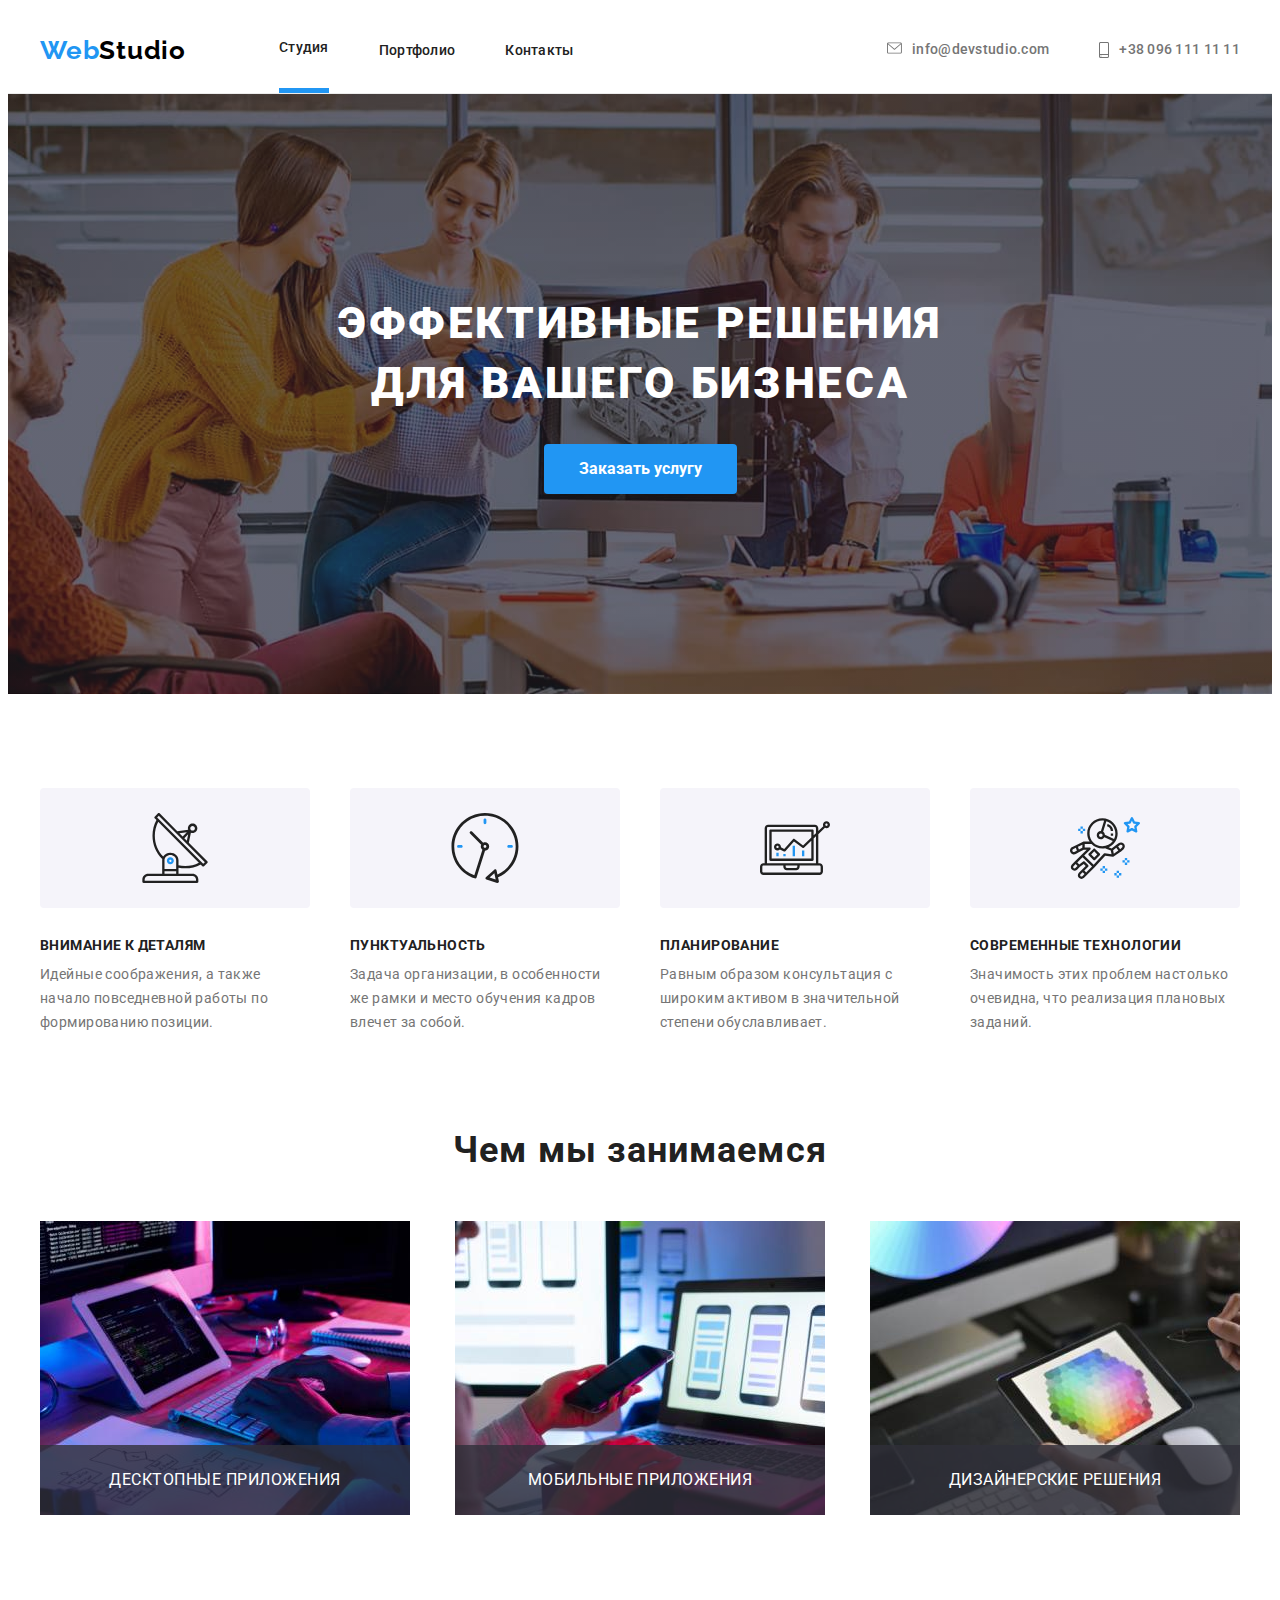
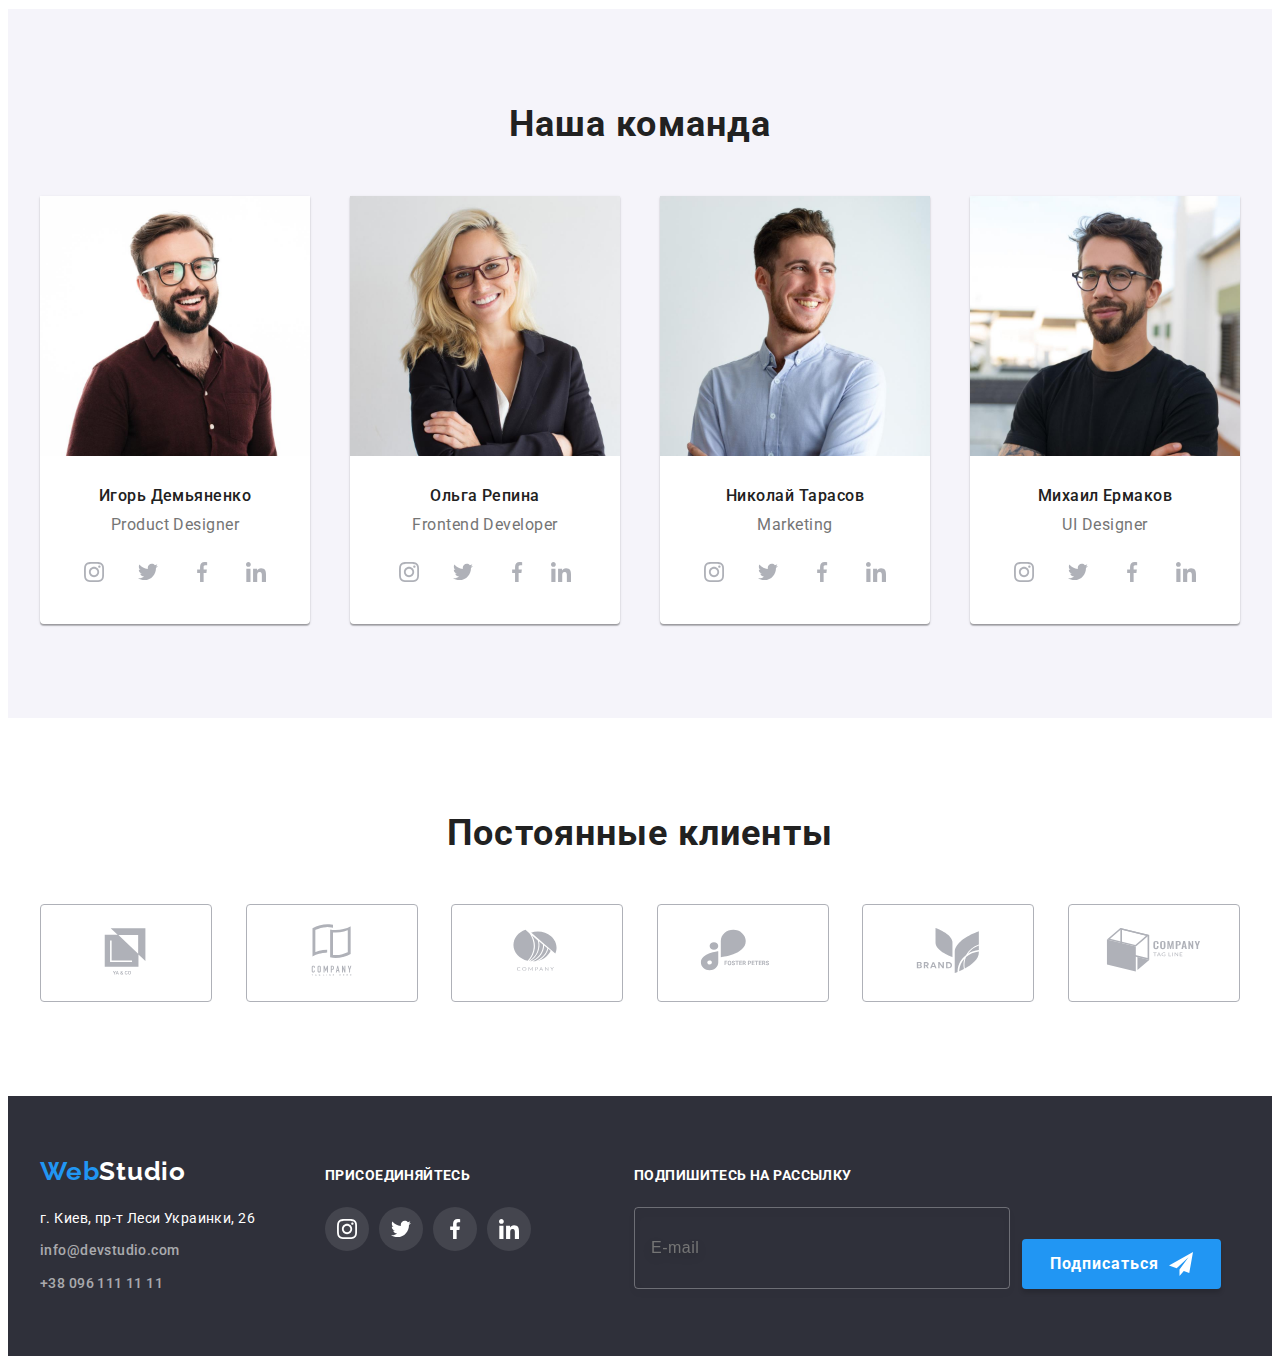
==== index.html @ 67e96d36 "add_files" ====
<!DOCTYPE html>
<html lang="ru">
  <head>
    <meta charset="UTF-8" />
    <meta http-equiv="X-UA-Compatible" content="IE=edge" />
    <meta name="viewport" content="width=device-width, initial-scale=1.0" />
    <link rel="preconnect" href="https://fonts.googleapis.com" />
    <link rel="preconnect" href="https://fonts.gstatic.com" crossorigin />
    <link rel="icon" href="./images/log.jpg" />
    <title>&#5076;ebStudio</title>
    <link
      href="https://fonts.googleapis.com/css2?family=Raleway:wght@700&family=Roboto:wght@400;500;700;900&display=swap"
      rel="stylesheet"
    />
    <link
      rel="stylesheet"
      href="https://cdnjs.cloudflare.com/ajax/libs/modern-normalize/1.1.0/modern-normalize.min.css"
      integrity="sha512-wpPYUAdjBVSE4KJnH1VR1HeZfpl1ub8YT/NKx4PuQ5NmX2tKuGu6U/JRp5y+Y8XG2tV+wKQpNHVUX03MfMFn9Q=="
      crossorigin="anonymous"
      referrerpolicy="no-referrer"
    />
    <!-- <link rel="stylesheet" href="./css/styles.css" /> -->
    <link rel="stylesheet" href="./css/main.min.css" />
  </head>
  <body>
    <header class="header">
      <div class="container header-area">
        <a href="./index.html" class="logo header__logo"
          >Web<span class="logo__section">Studio</span></a
        >
        <nav class="nav">
          <ul class="nav__list">
            <li class="nav__item current-link">
              <a href="./index.html" class="nav__link">Студия</a>
            </li>
            <li class="nav__item">
              <a href="./portfolio.html" class="nav__link">Портфолио</a>
            </li>
            <li class="nav__item">
              <a href="" class="nav__link">Контакты</a>
            </li>
          </ul>
        </nav>
        <ul class="contact">
          <li class="contact__item">
            <a
              href="mailto:info@devstudio.com"
              class="contact__link mail-contact"
              ><svg class="contact__icon" width="15" height="12">
                <use href="./images/symbol-defs.svg#icon-envelope1"></use></svg
              >info@devstudio.com</a
            >
          </li>
          <li class="contact-item">
            <a href="tel:+380961111111" class="contact__link phone-contact">
              <svg class="contact__icon" width="10" height="16">
                <use
                  href="./images/symbol-defs.svg#icon-smartphone1"
                ></use></svg
              >+38 096 111 11 11</a
            >
          </li>
        </ul>
      </div>
    </header>
    <main>
      <section class="hero">
        <div class="container">
          <h1 class="hero__headline">
            Эффективные решения<br />для вашего бизнеса
          </h1>
          <button type="button" class="hero__button" data-modal-open>
            Заказать услугу
          </button>
        </div>
      </section>
      <section class="characteristics">
        <div class="container">
          <h2 class="characteristics__headline-hidden">Наши характеристики</h2>
          <ul class="characteristics__list list">
            <li class="characteristics__item">
              <div class="img-cr-box">
                <svg class="cr-icon-box" width="70" height="70">
                  <use href="./images/symbol-defs.svg#icon-antenna"></use>
                </svg>
              </div>
              <h3 class="characteristics__headline-point">
                Внимание к деталям
              </h3>
              <p class="characteristics__point-list">
                Идейные соображения, а также начало повседневной работы по
                формированию позиции.
              </p>
            </li>
            <li class="characteristics__item">
              <div class="img-cr-box">
                <svg class="cr-icon-box" width="70" height="70">
                  <use href="./images/symbol-defs.svg#icon-clock"></use>
                </svg>
              </div>
              <h3 class="characteristics__headline-point">Пунктуальность</h3>
              <p class="characteristics__point-list">
                Задача организации, в особенности же рамки и место обучения
                кадров влечет за собой.
              </p>
            </li>
            <li class="characteristics__item">
              <div class="img-cr-box">
                <svg class="cr-icon-box" width="70" height="70">
                  <use href="./images/symbol-defs.svg#icon-diagram"></use>
                </svg>
              </div>
              <h3 class="characteristics__headline-point">Планирование</h3>
              <p class="characteristics__point-list">
                Равным образом консультация с широким активом в значительной
                степени обуславливает.
              </p>
            </li>
            <li class="characteristics__item">
              <div class="img-cr-box">
                <svg class="cr-icon-box" width="70" height="70">
                  <use href="./images/symbol-defs.svg#icon-astronaut"></use>
                </svg>
              </div>
              <h3 class="characteristics__headline-point">
                Современные технологии
              </h3>
              <p class="characteristics__point-list">
                Значимость этих проблем настолько очевидна, что реализация
                плановых заданий.
              </p>
            </li>
          </ul>
        </div>
      </section>
      <section class="workplace">
        <div class="container">
          <h2 class="workplace__headline">Чем мы занимаемся</h2>
          <ul class="workplace__list list">
            <li class="workplace__img-box">
              <img
                class="img"
                src="images/box1.jpg"
                alt="Программист пишет код"
                width="370"
              />
              <div class="img-bar">
                <p class="img-bar__text">Десктопные приложения</p>
              </div>
            </li>
            <li class="workplace__img-box">
              <img src="images/box2.jpg" alt="Адаптивная верстка" width="370" />
              <div class="img-bar">
                <p class="img-bar__text">Мобильные приложения</p>
              </div>
            </li>
            <li class="workplace__img-box">
              <img
                src="images/box3.jpg"
                alt="Дизайнер с палитрой"
                width="370"
              />
              <div class="img-bar">
                <p class="img-bar__text">Дизайнерские решения</p>
              </div>
            </li>
          </ul>
        </div>
      </section>
      <section class="worekers">
        <div class="container">
          <h2 class="worekers__headline">Наша команда</h2>
          <ul class="card-list list">
            <li class="card-list__item">
              <img src="images/photoIgor.jpg" alt="Фото Игоря" width="270" />
              <div class="card-list__info">
                <h3 class="card-list__name">Игорь Демьяненко</h3>
                <p lang="en" class="card-list__position">Product Designer</p>
                <ul class="soc-list">
                  <li class="soc-list__icon">
                    <a href="" class="soc-list__btn"
                      ><svg class="soc-list__img" width="20" height="20">
                        <use
                          href="./images/symbol-defs.svg#icon-inst"
                        ></use></svg
                    ></a>
                  </li>
                  <li class="soc-list__icon">
                    <a href="" class="soc-list__btn"
                      ><svg class="soc-list__img" width="20" height="20">
                        <use
                          href="./images/symbol-defs.svg#icon-twitter"
                        ></use></svg
                    ></a>
                  </li>
                  <li class="soc-list__icon">
                    <a href="" class="soc-list__btn"
                      ><svg class="soc-list__img" width="20" height="20">
                        <use
                          href="./images/symbol-defs.svg#icon-facebook"
                        ></use></svg
                    ></a>
                  </li>
                  <li class="soc-list__icon">
                    <a href="" class="soc-list__btn"
                      ><svg class="soc-list__img" width="20" height="20">
                        <use
                          href="./images/symbol-defs.svg#icon-linkedin"
                        ></use></svg
                    ></a>
                  </li>
                </ul>
              </div>
            </li>
            <li class="card-list__item">
              <img src="images/photoOlga.jpg" alt="Фото Ольги" width="270" />
              <div class="card-list__info">
                <h3 class="card-list__name">Ольга Репина</h3>
                <p lang="en" class="card-list__position">Frontend Developer</p>
                <ul class="soc-list">
                  <li class="soc-list__icon">
                    <a href="" class="soc-list__btn"
                      ><svg class="soc-list__img" width="20" height="20">
                        <use
                          href="./images/symbol-defs.svg#icon-inst"
                        ></use></svg
                    ></a>
                  </li>
                  <li class="soc-list__icon">
                    <a href="" class="soc-list__btn"
                      ><svg class="soc-list__img" width="20" height="20">
                        <use
                          href="./images/symbol-defs.svg#icon-twitter"
                        ></use></svg
                    ></a>
                  </li>
                  <li class="isoc-list__icon">
                    <a href="" class="soc-list__btn"
                      ><svg class="soc-list__img" width="20" height="20">
                        <use
                          href="./images/symbol-defs.svg#icon-facebook"
                        ></use></svg
                    ></a>
                  </li>
                  <li class="soc-list__icon">
                    <a href="" class="soc-list__btn"
                      ><svg class="soc-list__img" width="20" height="20">
                        <use
                          href="./images/symbol-defs.svg#icon-linkedin"
                        ></use></svg
                    ></a>
                  </li>
                </ul>
              </div>
            </li>
            <li class="card-list__item">
              <img
                src="images/photoNikolay.jpg"
                alt="Фото Николая"
                width="270"
              />
              <div class="card-list__info">
                <h3 class="card-list__name">Николай Тарасов</h3>
                <p lang="en" class="card-list__position">Marketing</p>
                <ul class="soc-list">
                  <li class="soc-list__icon">
                    <a href="" class="soc-list__btn"
                      ><svg class="soc-list__img" width="20" height="20">
                        <use
                          href="./images/symbol-defs.svg#icon-inst"
                        ></use></svg
                    ></a>
                  </li>
                  <li class="soc-list__icon">
                    <a href="" class="soc-list__btn"
                      ><svg class="soc-list__img" width="20" height="20">
                        <use
                          href="./images/symbol-defs.svg#icon-twitter"
                        ></use></svg
                    ></a>
                  </li>
                  <li class="soc-list__icon">
                    <a href="" class="soc-list__btn"
                      ><svg class="soc-list__img" width="20" height="20">
                        <use
                          href="./images/symbol-defs.svg#icon-facebook"
                        ></use></svg
                    ></a>
                  </li>
                  <li class="soc-list__icon">
                    <a href="#" class="soc-list__btn"
                      ><svg class="soc-list__img" width="20" height="20">
                        <use
                          href="./images/symbol-defs.svg#icon-linkedin"
                        ></use></svg
                    ></a>
                  </li>
                </ul>
              </div>
            </li>
            <li class="card-list__item">
              <img
                src="images/photoMihail.jpg"
                alt="Фото Михаила"
                width="270"
              />
              <div class="card-list__info">
                <h3 class="card-list__name">Михаил Ермаков</h3>
                <p lang="en" class="card-list__position">UI Designer</p>
                <ul class="soc-list">
                  <li class="soc-list__icon">
                    <a href="" class="soc-list__btn">
                      <svg class="soc-list__img" width="20" height="20">
                        <use href="./images/symbol-defs.svg#icon-inst"></use>
                      </svg>
                    </a>
                  </li>
                  <li class="soc-list__icon">
                    <a href="" class="soc-list__btn">
                      <svg class="soc-list__img" width="20" height="20">
                        <use
                          href="./images/symbol-defs.svg#icon-twitter"
                        ></use></svg
                    ></a>
                  </li>
                  <li class="soc-list__icon">
                    <a href="" class="soc-list__btn">
                      <svg class="soc-list__img" width="20" height="20">
                        <use
                          href="./images/symbol-defs.svg#icon-facebook"
                        ></use></svg
                    ></a>
                  </li>
                  <li class="soc-list__icon">
                    <a href="" class="soc-list__btn">
                      <svg class="soc-list__img" width="20" height="20">
                        <use
                          href="./images/symbol-defs.svg#icon-linkedin"
                        ></use></svg
                    ></a>
                  </li>
                </ul>
              </div>
            </li>
          </ul>
        </div>
      </section>
      <section class="clients">
        <div class="container">
          <h2 class="clients__headline">Постоянные клиенты</h2>
          <ul class="clients__list">
            <li class="clients__item">
              <a href="" class="clients__btn"
                ><svg class="clients__icon" width="106" height="60">
                  <use href="./images/symbol-defs.svg#icon-Logo-1"></use></svg
              ></a>
            </li>
            <li>
              <a href="" class="clients__btn"
                ><svg class="clients__icon" width="106" height="60">
                  <use href="./images/symbol-defs.svg#icon-Logo-2"></use></svg
              ></a>
            </li>
            <li>
              <a href="" class="clients__btn"
                ><svg class="clients__icon" width="106" height="60">
                  <use href="./images/symbol-defs.svg#icon-Logo-3"></use></svg
              ></a>
            </li>
            <li>
              <a href="" class="clients__btn"
                ><svg class="clients__icon" width="106" height="60">
                  <use href="./images/symbol-defs.svg#icon-Logo-4"></use></svg
              ></a>
            </li>
            <li>
              <a href="" class="clients__btn"
                ><svg class="clients__icon" width="106" height="60">
                  <use href="./images/symbol-defs.svg#icon-Logo-5"></use></svg
              ></a>
            </li>
            <li>
              <a href="" class="clients__btn"
                ><svg class="clients__icon" width="106" height="60">
                  <use href="./images/symbol-defs.svg#icon-Logo-6"></use></svg
              ></a>
            </li>
          </ul>
        </div>
      </section>
    </main>
    <footer class="footer">
      <div class="container footer-area">
        <div class="connection">
          <a href="./index.html" class="connection__footer-logo"
            >Web<span class="connection__logo-section">Studio</span></a
          >
          <address>
            <ul class="connection__list">
              <li class="connection__item">
                <a
                  href="https://goo.gl/maps/hbNpQnZ5344em9R57"
                  target="_blank"
                  rel="noopener nofollow noreferrel"
                  class="connection__link"
                  >г. Киев, пр-т Леси Украинки, 26</a
                >
              </li>
              <li class="connection__item">
                <a
                  href="mailto:info@devstudio.com"
                  class="connection__link contact"
                  >info@devstudio.com</a
                >
              </li>
              <li class="connection__item">
                <a href="tel:+380961111111" class="connection__link contact"
                  >+38 096 111 11 11</a
                >
              </li>
            </ul>
          </address>
        </div>
        <div class="soc-footer">
          <b class="soc-footer__headline">присоединяйтесь</b>
          <ul class="soc-footer__list">
            <li class="soc-footer__item">
              <a href="" class="soc-footer__btn"
                ><svg class="soc-footer__icon" width="20" height="20">
                  <use href="./images/symbol-defs.svg#icon-inst"></use></svg
              ></a>
            </li>
            <li class="soc-footer__item">
              <a href="" class="soc-footer__btn"
                ><svg class="soc-footer__icon" width="20" height="20">
                  <use href="./images/symbol-defs.svg#icon-twitter"></use></svg
              ></a>
            </li>

            <li class="soc-footer__item">
              <a href="" class="soc-footer__btn"
                ><svg class="soc-footer__icon" width="20" height="20">
                  <use href="./images/symbol-defs.svg#icon-facebook"></use></svg
              ></a>
            </li>

            <li class="soc-footer__item">
              <a href="" class="soc-footer__btn"
                ><svg class="soc-footer__icon" width="20" height="20">
                  <use href="./images/symbol-defs.svg#icon-linkedin"></use></svg
              ></a>
            </li>
          </ul>
        </div>
        <div class="footer-subscribe">
          <div class="footer-subscribe__form">
            <b class="footer-subscribe__text">Подпишитесь на рассылку</b>
            <input
              type="email"
              class="footer-subscribe__input"
              name="email-user"
              placeholder="E-mail"
            />
          </div>
          <button type="submit" class="footer-subscribe__btn">
            Подписаться
            <svg class="footer-subscribe__icon" width="24" height="24">
              <use href="./images/icons.svg#icon-icon-send-1"></use>
            </svg>
          </button>
        </div>
      </div>
    </footer>
    <div class="backdrop is-hidden" data-modal>
      <div class="modal">
        <button type="button" class="btn-close" data-modal-close>
          <svg class="close-cross" width="19" height="19">
            <use href="./images/symbol-defs.svg#icon-close-black"></use>
          </svg>
        </button>
        <p class="modal-hidline">Оставьте свои данные, мы вам перезвоним</p>
        <form>
          <label class="modal-lable"> Имя</label>
          <div class="input-wrap">
            <input type="text" class="modal-input" name="user-name" required />
            <svg class="modal-icon" width="13" height="13">
              <use href="./images/icons.svg#icon-Vector-1-1"></use>
            </svg>
          </div>
          <label class="modal-lable"> Телефон</label>
          <div class="input-wrap">
            <input
              type="tel"
              class="modal-input"
              name="user-telepfone"
              required
            />
            <svg class="modal-icon" width="13" height="13">
              <use href="./images/icons.svg#icon-Vector-2-1"></use>
            </svg>
          </div>
          <label class="modal-lable"> Почта</label>
          <div class="input-wrap">
            <input
              type="email"
              class="modal-input"
              name="user-email"
              required
            />
            <svg class="modal-icon" width="15" height="12">
              <use href="./images/icons.svg#icon-Vector-3-1"></use>
            </svg>
          </div>
          <label for="user-text" class="modal-lable">
            Комментарий
            <textarea
              name="user-text"
              id="user-text"
              class="modal-text"
              placeholder="Введите текст"
            ></textarea>
          </label>
          <div class="checkbox-position">
            <input
              type="checkbox"
              name="privacy"
              value="true"
              class="modal-check headline-hidden"
              id="privacy"
            />
            <label for="privacy" class="modal-check-text"
              >Соглашаюсь с рассылкой и принимаю
              <a href="" class="modal-link">Условия договора</a></label
            >
          </div>
          <button type="submit" class="modal-btn">Отправить</button>
          <link rel="stylesheet" href="#" />
        </form>
      </div>
    </div>
    <script src="./js/modal.js"></script>
  </body>
</html>
---- css/styles.css ----
/* -----------------MAIN------------------ */

/* -----------------HEADER------------------ */

/* -----------------HERO------------------ */

/* -----------------STUDIO------------------ */

/* -----------------SECTION-OPTION------------------ */

/* -----------------PORTFOLIO------------------ */

/* -----------------FOOTER------------------ */

/* -----------------MODAL-WINDOW------------------ */
---- css/main.min.css ----
:root{--accent-color: #2196f3;--btn-color: #f5f4fa;--first-back-color: #ffffff;--second-back-color: #2f303a;--logo-second-color: #000000;--part-text-color: #212121;--additional-text-color: rgba(255, 255, 255, 0.6);--accessory-text-color: #757575;--background-box-color: #f5f4fa;--icon-color: #afb1b8}body{font-family:roboto,sans-serif;color:var(--accessory-text-color)}p,h1,h2,h3{margin:0}img{display:block}ul,ol{margin:0;padding-left:0}a{text-decoration:none}button{font-family:inherit;cursor:pointer}footer{background-color:var(--second-back-color);padding:60px 0}address{font-style:normal}.container{width:1200px;margin:0 auto;padding-left:15px;padding-right:15px}.header{border-bottom:1px solid #ececec;position:sticky;top:0;z-index:1;background:var(--first-back-color)}.header__logo{margin-right:93px}.header-area{display:flex;align-items:center;flex-wrap:wrap}.logo{font-family:raleway,sans-serif;font-weight:700;font-size:26px;line-height:1.19;letter-spacing:.03em;color:var(--accent-color);display:inline-block;padding-top:24px;padding-bottom:25px}.logo__section{color:var(--logo-second-color)}.nav__link{font-weight:500;font-size:14px;line-height:1.14;letter-spacing:.02em;color:var(--part-text-color);transition:color 250ms cubic-bezier(0.4, 0, 0.2, 1);display:inline-block;padding-top:32px;padding-bottom:32px}.nav__link:hover,.nav__link:focus{color:var(--accent-color);border-bottom:5px solid var(--accent-color)}.current-link{border-bottom:5px solid var(--accent-color)}.current-link:hover,.current-link:focus{border:none}.nav__link,.contact{text-decoration:none}.nav__list,.contact,.list{display:flex;justify-content:space-between;list-style:none;align-items:center;margin-left:auto}.nav__item{margin-right:50px}.nav__item:last-child{margin-right:0}.contact{font-weight:500;font-size:14px;line-height:1.14;letter-spacing:.02em;color:var(--additional-text-color)}.contact:hover,.contact:focus{color:var(--accent-color)}.contact__item{margin-right:50px}.contact__link{color:var(--accessory-text-color);font-weight:500;font-size:14px;line-height:1.14;letter-spacing:.02em;transition:color 250ms cubic-bezier(0.4, 0, 0.2, 1);display:inline-flex;padding-top:32px;padding-bottom:32px}.contact__link:hover,.contact__link:focus{color:var(--accent-color)}.contact__icon{margin-right:10px;fill:currentColor}.contact__icon:hover,.contact__icon:focus{fill:currentColor}.hero{background-color:var(--second-back-color);text-align:center;padding-top:200px;padding-bottom:200px;background-image:linear-gradient(rgba(47, 48, 58, 0.4), rgba(47, 48, 58, 0.4)),url(../images/hero_img.jpg);background-repeat:no-repeat;background-position:50% 50%}.hero__headline{font-weight:900;font-size:44px;line-height:1.36;letter-spacing:.06em;text-transform:uppercase;text-align:center;color:var(--first-back-color);margin-bottom:30px}.hero__button{display:inline-flex;font-weight:700;font-size:16px;line-height:1.87;color:var(--first-back-color);background:var(--accent-color);border:none;border-radius:4px;padding:10px 35px;transition:250ms cubic-bezier(0.4, 0, 0.2, 1)}.hero__button:hover{background:var(--btn-color);color:var(--accent-color);box-shadow:0px 4px 4px rgba(0,0,0,.15)}.characteristics{padding-top:94px;padding-bottom:94px}.characteristics__headline-hidden{position:absolute;width:1px;height:1px;margin:-1px;border:0;padding:0;white-space:nowrap;clip-path:inset(100%);clip:rect(0 0 0 0);overflow:hidden}.characteristics__item{width:270px}.characteristics__headline-point{font-weight:700;font-size:14px;line-height:1.14;letter-spacing:.03em;text-transform:uppercase;color:var(--part-text-color);margin-bottom:10px}.characteristics__point-list{font-size:14px;line-height:1.71;letter-spacing:.03em}.img-cr-box{width:270px;height:120px;display:flex;justify-content:center;align-items:center;margin-bottom:30px;background:var(--background-box-color);border-radius:4px}.section-headline{font-weight:700;font-size:36px;line-height:1.17;text-align:center;letter-spacing:.03em;color:var(--part-text-color);margin-bottom:50px}.workplace{padding-bottom:94px}.workplace__headline{font-weight:700;font-size:36px;line-height:1.17;text-align:center;letter-spacing:.03em;color:var(--part-text-color);margin-bottom:50px}.workplace__img-box{position:relative}.img-bar{position:absolute;bottom:0;width:370px;height:70px;background:rgba(47,48,58,.8)}.img-bar__text{padding:27px;line-height:16px;text-align:center;letter-spacing:.03em;text-transform:uppercase;color:var(--first-back-color)}.worekers{padding-top:94px;padding-bottom:94px;background:var(--btn-color)}.worekers__headline{font-weight:700;font-size:36px;line-height:1.17;text-align:center;letter-spacing:.03em;color:var(--part-text-color);margin-bottom:50px}.card-list__item{background:var(--first-back-color);box-shadow:0px 1px 3px rgba(0,0,0,.12),0px 1px 1px rgba(0,0,0,.14),0px 2px 1px rgba(0,0,0,.2);border-radius:0px 0px 4px 4px}.card-list__info{padding-top:30px;padding-bottom:30px;text-align:center}.card-list__name{font-weight:500;font-size:16px;line-height:1.19;letter-spacing:.03em;color:var(--part-text-color);margin-bottom:10px}.card-list__position{line-height:1.19;letter-spacing:.03em;margin-bottom:16px}.soc-list{list-style:none;display:flex;flex-wrap:wrap;justify-content:center}.soc-list__icon{margin-right:10px}.soc-list__icon:last-child{margin-right:0}.soc-list__btn{width:44px;height:44px;border-radius:50px;transition:background-color 250ms cubic-bezier(0.4, 0, 0.2, 1);display:flex;align-items:center;justify-content:center}.soc-list__btn:hover,.soc-list__btn:focus{background:var(--accent-color)}.soc-list__img{fill:var(--icon-color);transition:fill 250ms cubic-bezier(0.4, 0, 0.2, 1)}.soc-list__btn:hover .soc-list__img,.soc-list__btn:focus .soc-list__img{fill:var(--first-back-color)}.clients{padding-top:94px;padding-bottom:94px}.clients__headline{font-weight:700;font-size:36px;line-height:1.17;text-align:center;letter-spacing:.03em;color:var(--part-text-color);margin-bottom:50px}.clients__list{list-style:none;display:flex;flex-wrap:wrap;justify-content:space-between}.clients__item:last-child{margin-right:0x}.clients__btn{padding:16px 32px;display:block;align-items:center;justify-content:center;border:1px solid var(--icon-color);border-radius:4px;transition:border 250ms cubic-bezier(0.4, 0, 0.2, 1)}.clients__btn:hover,.clients__btn:focus{border-color:var(--accent-color)}.clients__icon{fill:var(--icon-color);transition:fill 250ms cubic-bezier(0.4, 0, 0.2, 1)}.clients__btn:hover .clients__icon,.clients__btn:focus .clients__icon{fill:var(--accent-color)}.footer-area{display:flex;align-items:baseline}.connection{padding-right:70px}.connection__footer-logo{font-family:raleway,sans-serif;font-weight:700;font-size:26px;line-height:1.19;letter-spacing:.03em;color:var(--accent-color);text-decoration:none;display:block;margin-bottom:20px}.connection__logo-section{color:var(--first-back-color)}.connection__list{list-style:none}.connection__item{margin-bottom:9px}.connection__item:last-child{margin-bottom:0}.connection__link{text-decoration:none;font-size:14px;line-height:1.7;letter-spacing:.03em;color:var(--first-back-color)}.contact{color:var(--additional-text-color)}.soc-footer__headline{display:inline-block;font-size:14px;line-height:1.7;letter-spacing:.03em;text-transform:uppercase;margin-bottom:20px;color:var(--first-back-color)}.soc-footer__list{list-style:none;display:flex;flex-wrap:wrap}.soc-footer__item{margin-right:10px}.soc-footer__btn{width:44px;height:44px;background:rgba(255,255,255,.1);fill:var(--first-back-color);border-radius:50px;transition:background-color 250ms cubic-bezier(0.4, 0, 0.2, 1);display:flex;align-items:center;justify-content:center}.soc-footer__btn:hover,.soc-footer__btn:focus{background-color:var(--accent-color)}.footer-subscribe{display:flex;align-items:flex-end;margin-left:93px;width:570px;height:86px}.footer-subscribe__text{font-size:14px;line-height:1.7;letter-spacing:.03em;text-transform:uppercase;color:var(--first-back-color)}.footer-subscribe__input{width:358px;height:50px;padding:15px 0 15px 16px;margin-top:20px;font-size:16px;line-height:1.25;letter-spacing:.03em;color:rgba(255,255,255,.6);background-color:rgba(0,0,0,0);border:1px solid rgba(255,255,255,.3);filter:drop-shadow(0px 4px 4px rgba(0, 0, 0, 0.15));border-radius:4px;outline:none}.footer-subscribe__btn{display:inline-flex;align-items:center;justify-content:center;width:200px;height:50px;margin-left:12px;color:var(--first-back-color);background-color:var(--accent-color);box-shadow:0px 4px 4px rgba(0,0,0,.15);letter-spacing:.06em;font-weight:700;font-size:16px;line-height:1.88;font-family:inherit;text-align:center;border:none;border-radius:4px;padding:10px 28px;cursor:pointer}.footer-subscribe__icon{margin-left:10px}.backdrop{width:100%;height:100%;background-color:rgba(0,0,0,.2);position:absolute;top:0;z-index:1;transition:opacity 250ms cubic-bezier(0.4, 0, 0.2, 1),visibility 250ms cubic-bezier(0.4, 0, 0.2, 1)}.modal{padding:40px;width:528px;height:581px;background-color:var(--first-back-color);border-radius:4px;box-shadow:0px 1px 3px rgba(0,0,0,.12),0px 1px 1px rgba(0,0,0,.14),0px 2px 1px rgba(0,0,0,.2);position:fixed;left:50%;top:50%;transform:translate(-50%, -50%)}.btn-close{width:30px;height:30px;border:1px solid rgba(0,0,0,.1);background-color:rgba(0,0,0,0);border-radius:50%;position:absolute;top:8px;right:8px;display:flex;justify-content:center;align-items:center;transition:fill 250ms cubic-bezier(0.4, 0, 0.2, 1)}.btn-close:hover,.btn-close:focus{fill:var(--accent-color)}.is-hidden{visibility:hidden;opacity:0;pointer-events:none}.no-scrolle{overflow:hidden}.modal-hidline{margin-bottom:12px;font-weight:700;font-size:20px;line-height:23px;text-align:center;letter-spacing:.03em;color:var(--logo-second-color)}.modal-input{width:100%;height:40px;padding-left:30px;border:1px solid rgba(33,33,33,.2);border-radius:4px;outline:none;transition:border-color 250ms cubic-bezier(0.4, 0, 0.2, 1),fill 250ms cubic-bezier(0.4, 0, 0.2, 1)}.modal-input:hover,.modal-input:focus{border-color:var(--accent-color)}.modal-input:focus+.modal-icon{fill:var(--accent-color)}.modal-lable{font-size:12px;line-height:14px;letter-spacing:.01em;color:var(--accessory-text-color)}.modal-icon{position:absolute;left:12px;top:30%}.input-wrap{position:relative;margin-bottom:10px}.input-wrap:hover{fill:var(--accent-color)}.modal-text{width:448px;height:120px;border:1px solid rgba(33,33,33,.2);border-radius:4px;resize:none;padding:12px 16px;outline:none;transition:border-color 250ms cubic-bezier(0.4, 0, 0.2, 1)}.modal-text:hover,.modal-text:focus{border-color:var(--accent-color)}.modal-checkbox{font-size:14px;line-height:1.71;letter-spacing:.03em;color:var(--accessory-text-color)}.modal-link{font-size:14px;line-height:1.71;letter-spacing:.03em;text-decoration-line:underline;color:var(--accent-color);margin-left:5px;outline:none}.moda.link:hover,.moda.link:focus{background-color:var(--accessory-text-color)}.checkbox-position{margin-left:10px}.modal-btn{margin:30px 125px;font-weight:700;font-size:16px;line-height:1.87;color:var(--first-back-color);background:var(--accent-color);border:none;border-radius:4px;padding:10px 55px;transition:background-color 250ms cubic-bezier(0.4, 0, 0.2, 1),color 250ms cubic-bezier(0.4, 0, 0.2, 1)}.modal-btn:hover,.modal-btn:focus{background:var(--background-box-color);color:var(--accent-color);box-shadow:0px 4px 4px rgba(0,0,0,.15);outline:none}.modal-check-text{font-size:14px;line-height:1.71;letter-spacing:.03em;color:var(--accessory-text-color);display:flex;margin-top:20px}.modal-check-text::before{content:"";margin-right:10px;margin-top:4px;width:16px;height:15px;border:2px solid var(--logo-second-color);border-radius:2px;transition:border-color 250ms cubic-bezier(0.4, 0, 0.2, 1),background-color 250ms cubic-bezier(0.4, 0, 0.2, 1)}.modal-check:checked+.modal-check-text::before{background-color:var(--accent-color);background-image:url(../images/check.svg);border:none;background-repeat:no-repeat;background-position:center}.portfolio{padding-top:94px;padding-bottom:94px}.portfolio__headline{position:absolute;width:1px;height:1px;margin:-1px;border:0;padding:0;white-space:nowrap;clip-path:inset(100%);clip:rect(0 0 0 0);overflow:hidden}.portfolio__btn-list{list-style:none;display:flex;justify-content:center;margin-bottom:50px}.portfolio__btn-item{margin-right:8px}.portfolio__btn-item:last-child{margin-right:0}.portfolio__btn{background:var(--btn-color);border-radius:4px;font-weight:500;font-size:16px;line-height:1.9;color:var(--part-text-color);border:none;padding:6px 22px;transition:background-color 250ms cubic-bezier(0.4, 0, 0.2, 1),color 250ms cubic-bezier(0.4, 0, 0.2, 1),box-shadow 250ms cubic-bezier(0.4, 0, 0.2, 1);transition-duration:1s}.portfolio__btn:hover,.portfolio__btn:focus{background:var(--accent-color);color:var(--first-back-color);box-shadow:0px 4px 4px rgba(0,0,0,.15)}.project-list{flex-wrap:wrap}.project-list__item{margin-bottom:30px}.project-list__item:nth-last-child(-n+3){margin-bottom:0}.project-list__link{display:block;transition:box-shadow 250ms cubic-bezier(0.4, 0, 0.2, 1)}.project-list__link:hover,.project-list__link:focus{box-shadow:0px 1px 1px rgba(0,0,0,.12),0px 4px 4px rgba(0,0,0,.06),1px 4px 6px rgba(0,0,0,.16)}.overlay{position:relative;overflow:hidden}.overlay__text{position:absolute;top:0;background:rgba(33,150,243,.9);transform:translateY(102%);transition:250ms cubic-bezier(0.4, 0, 0.2, 1);padding:63px 24px;height:100%;font-weight:400;font-size:18px;line-height:1.56;letter-spacing:.03em;color:var(--first-back-color)}.project-list__link:hover .overlay__text,.project-list__link:focus .overlay__text{transform:translateY(0)}.portfolio-card{padding:20px 24px;border-left:1px solid #eee;border-right:1px solid #eee;border-bottom:1px solid #eee;background:var(--first-back-color)}.portfolio-card__headline{font-weight:700;font-size:18px;line-height:2;letter-spacing:.06em;color:var(--part-text-color);margin-bottom:4px}.portfolio-card__text{line-height:1.88;letter-spacing:.03em;color:var(--accessory-text-color)}/*# sourceMappingURL=main.min.css.map */
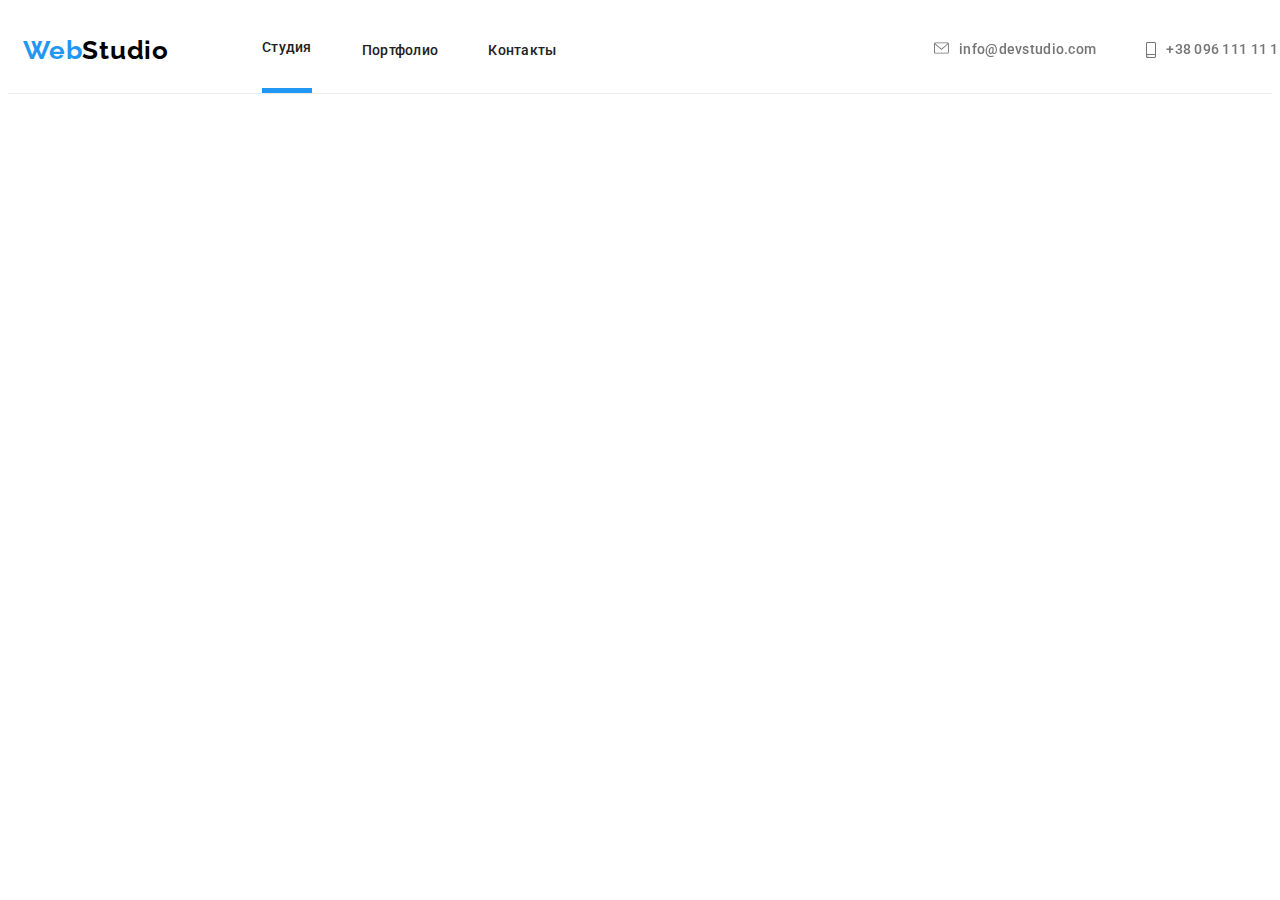
==== commit ff11e273: "add_header_menu" ====
--- a/index.html
+++ b/index.html
@@ -28,6 +28,9 @@
         <a href="./index.html" class="logo header__logo"
           >Web<span class="logo__section">Studio</span></a
         >
+        <div class="header__burger">
+          <span></span>
+        </div>
         <nav class="nav">
           <ul class="nav__list">
             <li class="nav__item current-link">
@@ -61,10 +64,67 @@
             >
           </li>
         </ul>
+        <div class="mobile-menu">
+          <div class="container">
+            <div class="mob-menu-top">
+              <nav class="mobile-nav">
+                <ul class="mobile-nav__list">
+                  <li class="mobile-nav__item">
+                    <a href="./index.html" class="mobile-nav__link link"
+                      >Студия</a
+                    >
+                  </li>
+                  <li class="mobile-nav__item">
+                    <a href="./portfolio.html" class="mobile-nav__link link"
+                      >Портфолио</a
+                    >
+                  </li>
+                  <li class="mobile-nav__item">
+                    <a href="" class="mobile-nav__link link">Контакты</a>
+                  </li>
+                </ul>
+              </nav>
+            </div>
+            <div class="mob-menu-middle">
+              <ul class="mobile-contact">
+                <li class="mobile-contact__item">
+                  <a
+                    href="tel:+380961111111"
+                    class="mobile-contact__link phone-contact"
+                    >+38 096 111 11 11</a
+                  >
+                </li>
+                <li class="mobile-contact__item">
+                  <a
+                    href="mailto:info@devstudio.com"
+                    class="mobile-contact__link mail-contact"
+                    >info@devstudio.com</a
+                  >
+                </li>
+              </ul>
+            </div>
+            <div class="mob-menu-bottom">
+              <ul class="mobile-soc">
+                <li class="mobile-soc__item">
+                  <a href="#" class="mobile-soc__link link">Instagram</a>
+                </li>
+                <li class="mobile-soc__item">
+                  <a href="#" class="mobile-soc__link link">Twitter</a>
+                </li>
+                <li class="mobile-soc__item">
+                  <a href="#" class="mobile-soc__link link">Facebook</a>
+                </li>
+                <li class="mobile-soc__item">
+                  <a href="#" class="mobile-soc__link link">LinkedIn</a>
+                </li>
+              </ul>
+            </div>
+          </div>
+        </div>
       </div>
     </header>
     <main>
-      <section class="hero">
+      <!-- <section class="hero">
         <div class="container">
           <h1 class="hero__headline">
             Эффективные решения<br />для вашего бизнеса
@@ -73,8 +133,8 @@
             Заказать услугу
           </button>
         </div>
-      </section>
-      <section class="characteristics">
+      </section> -->
+      <!-- <section class="characteristics">
         <div class="container">
           <h2 class="characteristics__headline-hidden">Наши характеристики</h2>
           <ul class="characteristics__list list">
@@ -132,8 +192,8 @@
             </li>
           </ul>
         </div>
-      </section>
-      <section class="workplace">
+      </section> -->
+      <!-- <section class="workplace">
         <div class="container">
           <h2 class="workplace__headline">Чем мы занимаемся</h2>
           <ul class="workplace__list list">
@@ -166,8 +226,8 @@
             </li>
           </ul>
         </div>
-      </section>
-      <section class="worekers">
+      </section> -->
+      <!-- <section class="worekers">
         <div class="container">
           <h2 class="worekers__headline">Наша команда</h2>
           <ul class="card-list list">
@@ -344,8 +404,8 @@
             </li>
           </ul>
         </div>
-      </section>
-      <section class="clients">
+      </section> -->
+      <!-- <section class="clients">
         <div class="container">
           <h2 class="clients__headline">Постоянные клиенты</h2>
           <ul class="clients__list">
@@ -387,9 +447,9 @@
             </li>
           </ul>
         </div>
-      </section>
+      </section> -->
     </main>
-    <footer class="footer">
+    <!-- <footer class="footer">
       <div class="container footer-area">
         <div class="connection">
           <a href="./index.html" class="connection__footer-logo"
@@ -470,8 +530,8 @@
           </button>
         </div>
       </div>
-    </footer>
-    <div class="backdrop is-hidden" data-modal>
+    </footer> -->
+    <!-- <div class="backdrop is-hidden" data-modal>
       <div class="modal">
         <button type="button" class="btn-close" data-modal-close>
           <svg class="close-cross" width="19" height="19">
@@ -525,7 +585,7 @@
               type="checkbox"
               name="privacy"
               value="true"
-              class="modal-check headline-hidden"
+              class="modal-check hidden-checkbox"
               id="privacy"
             />
             <label for="privacy" class="modal-check-text"
@@ -537,7 +597,9 @@
           <link rel="stylesheet" href="#" />
         </form>
       </div>
-    </div>
+    </div> -->
     <script src="./js/modal.js"></script>
+    <script src="https://code.jquery.com/jquery-3.4.1.min.js"></script>
+    <script src="./js/mobile-menu.js"></script>
   </body>
 </html>
--- a/css/main.min.css
+++ b/css/main.min.css
@@ -1 +1 @@
-:root{--accent-color: #2196f3;--btn-color: #f5f4fa;--first-back-color: #ffffff;--second-back-color: #2f303a;--logo-second-color: #000000;--part-text-color: #212121;--additional-text-color: rgba(255, 255, 255, 0.6);--accessory-text-color: #757575;--background-box-color: #f5f4fa;--icon-color: #afb1b8}body{font-family:roboto,sans-serif;color:var(--accessory-text-color)}p,h1,h2,h3{margin:0}img{display:block}ul,ol{margin:0;padding-left:0}a{text-decoration:none}button{font-family:inherit;cursor:pointer}footer{background-color:var(--second-back-color);padding:60px 0}address{font-style:normal}.container{width:1200px;margin:0 auto;padding-left:15px;padding-right:15px}.header{border-bottom:1px solid #ececec;position:sticky;top:0;z-index:1;background:var(--first-back-color)}.header__logo{margin-right:93px}.header-area{display:flex;align-items:center;flex-wrap:wrap}.logo{font-family:raleway,sans-serif;font-weight:700;font-size:26px;line-height:1.19;letter-spacing:.03em;color:var(--accent-color);display:inline-block;padding-top:24px;padding-bottom:25px}.logo__section{color:var(--logo-second-color)}.nav__link{font-weight:500;font-size:14px;line-height:1.14;letter-spacing:.02em;color:var(--part-text-color);transition:color 250ms cubic-bezier(0.4, 0, 0.2, 1);display:inline-block;padding-top:32px;padding-bottom:32px}.nav__link:hover,.nav__link:focus{color:var(--accent-color);border-bottom:5px solid var(--accent-color)}.current-link{border-bottom:5px solid var(--accent-color)}.current-link:hover,.current-link:focus{border:none}.nav__link,.contact{text-decoration:none}.nav__list,.contact,.list{display:flex;justify-content:space-between;list-style:none;align-items:center;margin-left:auto}.nav__item{margin-right:50px}.nav__item:last-child{margin-right:0}.contact{font-weight:500;font-size:14px;line-height:1.14;letter-spacing:.02em;color:var(--additional-text-color)}.contact:hover,.contact:focus{color:var(--accent-color)}.contact__item{margin-right:50px}.contact__link{color:var(--accessory-text-color);font-weight:500;font-size:14px;line-height:1.14;letter-spacing:.02em;transition:color 250ms cubic-bezier(0.4, 0, 0.2, 1);display:inline-flex;padding-top:32px;padding-bottom:32px}.contact__link:hover,.contact__link:focus{color:var(--accent-color)}.contact__icon{margin-right:10px;fill:currentColor}.contact__icon:hover,.contact__icon:focus{fill:currentColor}.hero{background-color:var(--second-back-color);text-align:center;padding-top:200px;padding-bottom:200px;background-image:linear-gradient(rgba(47, 48, 58, 0.4), rgba(47, 48, 58, 0.4)),url(../images/hero_img.jpg);background-repeat:no-repeat;background-position:50% 50%}.hero__headline{font-weight:900;font-size:44px;line-height:1.36;letter-spacing:.06em;text-transform:uppercase;text-align:center;color:var(--first-back-color);margin-bottom:30px}.hero__button{display:inline-flex;font-weight:700;font-size:16px;line-height:1.87;color:var(--first-back-color);background:var(--accent-color);border:none;border-radius:4px;padding:10px 35px;transition:250ms cubic-bezier(0.4, 0, 0.2, 1)}.hero__button:hover{background:var(--btn-color);color:var(--accent-color);box-shadow:0px 4px 4px rgba(0,0,0,.15)}.characteristics{padding-top:94px;padding-bottom:94px}.characteristics__headline-hidden{position:absolute;width:1px;height:1px;margin:-1px;border:0;padding:0;white-space:nowrap;clip-path:inset(100%);clip:rect(0 0 0 0);overflow:hidden}.characteristics__item{width:270px}.characteristics__headline-point{font-weight:700;font-size:14px;line-height:1.14;letter-spacing:.03em;text-transform:uppercase;color:var(--part-text-color);margin-bottom:10px}.characteristics__point-list{font-size:14px;line-height:1.71;letter-spacing:.03em}.img-cr-box{width:270px;height:120px;display:flex;justify-content:center;align-items:center;margin-bottom:30px;background:var(--background-box-color);border-radius:4px}.section-headline{font-weight:700;font-size:36px;line-height:1.17;text-align:center;letter-spacing:.03em;color:var(--part-text-color);margin-bottom:50px}.workplace{padding-bottom:94px}.workplace__headline{font-weight:700;font-size:36px;line-height:1.17;text-align:center;letter-spacing:.03em;color:var(--part-text-color);margin-bottom:50px}.workplace__img-box{position:relative}.img-bar{position:absolute;bottom:0;width:370px;height:70px;background:rgba(47,48,58,.8)}.img-bar__text{padding:27px;line-height:16px;text-align:center;letter-spacing:.03em;text-transform:uppercase;color:var(--first-back-color)}.worekers{padding-top:94px;padding-bottom:94px;background:var(--btn-color)}.worekers__headline{font-weight:700;font-size:36px;line-height:1.17;text-align:center;letter-spacing:.03em;color:var(--part-text-color);margin-bottom:50px}.card-list__item{background:var(--first-back-color);box-shadow:0px 1px 3px rgba(0,0,0,.12),0px 1px 1px rgba(0,0,0,.14),0px 2px 1px rgba(0,0,0,.2);border-radius:0px 0px 4px 4px}.card-list__info{padding-top:30px;padding-bottom:30px;text-align:center}.card-list__name{font-weight:500;font-size:16px;line-height:1.19;letter-spacing:.03em;color:var(--part-text-color);margin-bottom:10px}.card-list__position{line-height:1.19;letter-spacing:.03em;margin-bottom:16px}.soc-list{list-style:none;display:flex;flex-wrap:wrap;justify-content:center}.soc-list__icon{margin-right:10px}.soc-list__icon:last-child{margin-right:0}.soc-list__btn{width:44px;height:44px;border-radius:50px;transition:background-color 250ms cubic-bezier(0.4, 0, 0.2, 1);display:flex;align-items:center;justify-content:center}.soc-list__btn:hover,.soc-list__btn:focus{background:var(--accent-color)}.soc-list__img{fill:var(--icon-color);transition:fill 250ms cubic-bezier(0.4, 0, 0.2, 1)}.soc-list__btn:hover .soc-list__img,.soc-list__btn:focus .soc-list__img{fill:var(--first-back-color)}.clients{padding-top:94px;padding-bottom:94px}.clients__headline{font-weight:700;font-size:36px;line-height:1.17;text-align:center;letter-spacing:.03em;color:var(--part-text-color);margin-bottom:50px}.clients__list{list-style:none;display:flex;flex-wrap:wrap;justify-content:space-between}.clients__item:last-child{margin-right:0x}.clients__btn{padding:16px 32px;display:block;align-items:center;justify-content:center;border:1px solid var(--icon-color);border-radius:4px;transition:border 250ms cubic-bezier(0.4, 0, 0.2, 1)}.clients__btn:hover,.clients__btn:focus{border-color:var(--accent-color)}.clients__icon{fill:var(--icon-color);transition:fill 250ms cubic-bezier(0.4, 0, 0.2, 1)}.clients__btn:hover .clients__icon,.clients__btn:focus .clients__icon{fill:var(--accent-color)}.footer-area{display:flex;align-items:baseline}.connection{padding-right:70px}.connection__footer-logo{font-family:raleway,sans-serif;font-weight:700;font-size:26px;line-height:1.19;letter-spacing:.03em;color:var(--accent-color);text-decoration:none;display:block;margin-bottom:20px}.connection__logo-section{color:var(--first-back-color)}.connection__list{list-style:none}.connection__item{margin-bottom:9px}.connection__item:last-child{margin-bottom:0}.connection__link{text-decoration:none;font-size:14px;line-height:1.7;letter-spacing:.03em;color:var(--first-back-color)}.contact{color:var(--additional-text-color)}.soc-footer__headline{display:inline-block;font-size:14px;line-height:1.7;letter-spacing:.03em;text-transform:uppercase;margin-bottom:20px;color:var(--first-back-color)}.soc-footer__list{list-style:none;display:flex;flex-wrap:wrap}.soc-footer__item{margin-right:10px}.soc-footer__btn{width:44px;height:44px;background:rgba(255,255,255,.1);fill:var(--first-back-color);border-radius:50px;transition:background-color 250ms cubic-bezier(0.4, 0, 0.2, 1);display:flex;align-items:center;justify-content:center}.soc-footer__btn:hover,.soc-footer__btn:focus{background-color:var(--accent-color)}.footer-subscribe{display:flex;align-items:flex-end;margin-left:93px;width:570px;height:86px}.footer-subscribe__text{font-size:14px;line-height:1.7;letter-spacing:.03em;text-transform:uppercase;color:var(--first-back-color)}.footer-subscribe__input{width:358px;height:50px;padding:15px 0 15px 16px;margin-top:20px;font-size:16px;line-height:1.25;letter-spacing:.03em;color:rgba(255,255,255,.6);background-color:rgba(0,0,0,0);border:1px solid rgba(255,255,255,.3);filter:drop-shadow(0px 4px 4px rgba(0, 0, 0, 0.15));border-radius:4px;outline:none}.footer-subscribe__btn{display:inline-flex;align-items:center;justify-content:center;width:200px;height:50px;margin-left:12px;color:var(--first-back-color);background-color:var(--accent-color);box-shadow:0px 4px 4px rgba(0,0,0,.15);letter-spacing:.06em;font-weight:700;font-size:16px;line-height:1.88;font-family:inherit;text-align:center;border:none;border-radius:4px;padding:10px 28px;cursor:pointer}.footer-subscribe__icon{margin-left:10px}.backdrop{width:100%;height:100%;background-color:rgba(0,0,0,.2);position:absolute;top:0;z-index:1;transition:opacity 250ms cubic-bezier(0.4, 0, 0.2, 1),visibility 250ms cubic-bezier(0.4, 0, 0.2, 1)}.modal{padding:40px;width:528px;height:581px;background-color:var(--first-back-color);border-radius:4px;box-shadow:0px 1px 3px rgba(0,0,0,.12),0px 1px 1px rgba(0,0,0,.14),0px 2px 1px rgba(0,0,0,.2);position:fixed;left:50%;top:50%;transform:translate(-50%, -50%)}.btn-close{width:30px;height:30px;border:1px solid rgba(0,0,0,.1);background-color:rgba(0,0,0,0);border-radius:50%;position:absolute;top:8px;right:8px;display:flex;justify-content:center;align-items:center;transition:fill 250ms cubic-bezier(0.4, 0, 0.2, 1)}.btn-close:hover,.btn-close:focus{fill:var(--accent-color)}.is-hidden{visibility:hidden;opacity:0;pointer-events:none}.no-scrolle{overflow:hidden}.modal-hidline{margin-bottom:12px;font-weight:700;font-size:20px;line-height:23px;text-align:center;letter-spacing:.03em;color:var(--logo-second-color)}.modal-input{width:100%;height:40px;padding-left:30px;border:1px solid rgba(33,33,33,.2);border-radius:4px;outline:none;transition:border-color 250ms cubic-bezier(0.4, 0, 0.2, 1),fill 250ms cubic-bezier(0.4, 0, 0.2, 1)}.modal-input:hover,.modal-input:focus{border-color:var(--accent-color)}.modal-input:focus+.modal-icon{fill:var(--accent-color)}.modal-lable{font-size:12px;line-height:14px;letter-spacing:.01em;color:var(--accessory-text-color)}.modal-icon{position:absolute;left:12px;top:30%}.input-wrap{position:relative;margin-bottom:10px}.input-wrap:hover{fill:var(--accent-color)}.modal-text{width:448px;height:120px;border:1px solid rgba(33,33,33,.2);border-radius:4px;resize:none;padding:12px 16px;outline:none;transition:border-color 250ms cubic-bezier(0.4, 0, 0.2, 1)}.modal-text:hover,.modal-text:focus{border-color:var(--accent-color)}.modal-checkbox{font-size:14px;line-height:1.71;letter-spacing:.03em;color:var(--accessory-text-color)}.modal-link{font-size:14px;line-height:1.71;letter-spacing:.03em;text-decoration-line:underline;color:var(--accent-color);margin-left:5px;outline:none}.moda.link:hover,.moda.link:focus{background-color:var(--accessory-text-color)}.checkbox-position{margin-left:10px}.modal-btn{margin:30px 125px;font-weight:700;font-size:16px;line-height:1.87;color:var(--first-back-color);background:var(--accent-color);border:none;border-radius:4px;padding:10px 55px;transition:background-color 250ms cubic-bezier(0.4, 0, 0.2, 1),color 250ms cubic-bezier(0.4, 0, 0.2, 1)}.modal-btn:hover,.modal-btn:focus{background:var(--background-box-color);color:var(--accent-color);box-shadow:0px 4px 4px rgba(0,0,0,.15);outline:none}.modal-check-text{font-size:14px;line-height:1.71;letter-spacing:.03em;color:var(--accessory-text-color);display:flex;margin-top:20px}.modal-check-text::before{content:"";margin-right:10px;margin-top:4px;width:16px;height:15px;border:2px solid var(--logo-second-color);border-radius:2px;transition:border-color 250ms cubic-bezier(0.4, 0, 0.2, 1),background-color 250ms cubic-bezier(0.4, 0, 0.2, 1)}.modal-check:checked+.modal-check-text::before{background-color:var(--accent-color);background-image:url(../images/check.svg);border:none;background-repeat:no-repeat;background-position:center}.portfolio{padding-top:94px;padding-bottom:94px}.portfolio__headline{position:absolute;width:1px;height:1px;margin:-1px;border:0;padding:0;white-space:nowrap;clip-path:inset(100%);clip:rect(0 0 0 0);overflow:hidden}.portfolio__btn-list{list-style:none;display:flex;justify-content:center;margin-bottom:50px}.portfolio__btn-item{margin-right:8px}.portfolio__btn-item:last-child{margin-right:0}.portfolio__btn{background:var(--btn-color);border-radius:4px;font-weight:500;font-size:16px;line-height:1.9;color:var(--part-text-color);border:none;padding:6px 22px;transition:background-color 250ms cubic-bezier(0.4, 0, 0.2, 1),color 250ms cubic-bezier(0.4, 0, 0.2, 1),box-shadow 250ms cubic-bezier(0.4, 0, 0.2, 1);transition-duration:1s}.portfolio__btn:hover,.portfolio__btn:focus{background:var(--accent-color);color:var(--first-back-color);box-shadow:0px 4px 4px rgba(0,0,0,.15)}.project-list{flex-wrap:wrap}.project-list__item{margin-bottom:30px}.project-list__item:nth-last-child(-n+3){margin-bottom:0}.project-list__link{display:block;transition:box-shadow 250ms cubic-bezier(0.4, 0, 0.2, 1)}.project-list__link:hover,.project-list__link:focus{box-shadow:0px 1px 1px rgba(0,0,0,.12),0px 4px 4px rgba(0,0,0,.06),1px 4px 6px rgba(0,0,0,.16)}.overlay{position:relative;overflow:hidden}.overlay__text{position:absolute;top:0;background:rgba(33,150,243,.9);transform:translateY(102%);transition:250ms cubic-bezier(0.4, 0, 0.2, 1);padding:63px 24px;height:100%;font-weight:400;font-size:18px;line-height:1.56;letter-spacing:.03em;color:var(--first-back-color)}.project-list__link:hover .overlay__text,.project-list__link:focus .overlay__text{transform:translateY(0)}.portfolio-card{padding:20px 24px;border-left:1px solid #eee;border-right:1px solid #eee;border-bottom:1px solid #eee;background:var(--first-back-color)}.portfolio-card__headline{font-weight:700;font-size:18px;line-height:2;letter-spacing:.06em;color:var(--part-text-color);margin-bottom:4px}.portfolio-card__text{line-height:1.88;letter-spacing:.03em;color:var(--accessory-text-color)}/*# sourceMappingURL=main.min.css.map */+:root{--accent-color: #2196f3;--btn-color: #f5f4fa;--first-back-color: #ffffff;--second-back-color: #2f303a;--logo-second-color: #000000;--part-text-color: #212121;--additional-text-color: rgba(255, 255, 255, 0.6);--accessory-text-color: #757575;--background-box-color: #f5f4fa;--icon-color: #afb1b8}body{font-family:roboto,sans-serif;color:var(--accessory-text-color)}p,h1,h2,h3{margin:0}img{display:block}ul,ol{margin:0;padding-left:0}a{text-decoration:none}button{font-family:inherit;cursor:pointer}footer{background-color:var(--second-back-color);padding:60px 0}address{font-style:normal}.container{width:100%;margin:0 auto;padding-left:15px;padding-right:15px}.header{border-bottom:1px solid #ececec;position:sticky;top:0;z-index:1;background:var(--first-back-color)}.header__logo{margin-right:93px}.header-area{display:flex;align-items:center;flex-wrap:wrap}.logo{font-family:raleway,sans-serif;font-weight:700;font-size:26px;line-height:1.19;letter-spacing:.03em;color:var(--accent-color);display:inline-block;padding-top:24px;padding-bottom:25px}.logo__section{color:var(--logo-second-color)}.nav__link{font-weight:500;font-size:14px;line-height:1.14;letter-spacing:.02em;color:var(--part-text-color);transition:color 250ms cubic-bezier(0.4, 0, 0.2, 1);display:inline-block;padding-top:32px;padding-bottom:32px}.nav__link:hover,.nav__link:focus{color:var(--accent-color);border-bottom:5px solid var(--accent-color)}.current-link{border-bottom:5px solid var(--accent-color)}.current-link:hover,.current-link:focus{border:none}.nav__link,.contact{text-decoration:none}.nav__list,.contact,.list{display:flex;justify-content:space-between;list-style:none;align-items:center;margin-left:auto}.nav__item{margin-right:50px}.nav__item:last-child{margin-right:0}.contact{font-weight:500;font-size:14px;line-height:1.14;letter-spacing:.02em;color:var(--additional-text-color)}.contact:hover,.contact:focus{color:var(--accent-color)}.contact__item{margin-right:50px}.contact__link{color:var(--accessory-text-color);font-weight:500;font-size:14px;line-height:1.14;letter-spacing:.02em;transition:color 250ms cubic-bezier(0.4, 0, 0.2, 1);display:inline-flex;padding-top:32px;padding-bottom:32px}.contact__link:hover,.contact__link:focus{color:var(--accent-color)}.contact__icon{margin-right:10px;fill:currentColor}.contact__icon:hover,.contact__icon:focus{fill:currentColor}@media screen and (min-width: 768px){.mobile-menu{display:none}}@media screen and (max-width: 768px){.header__burger{position:relative;width:30px;height:20px;z-index:4}.header__burger::before,.header__burger::after{content:"";background-color:var(--logo-second-color);position:absolute;width:100%;height:2px;border-radius:2px;transition:250ms cubic-bezier(0.4, 0, 0.2, 1)}.header__burger::before{top:0}.header__burger::after{bottom:0}.header__burger span{position:absolute;background-color:var(--logo-second-color);right:0;width:100%;height:2px;border-radius:2px;top:9px;transition:250ms cubic-bezier(0.4, 0, 0.2, 1)}.header__burger.active::before{transform:rotate(45deg);top:9px}.header__burger.active::after{transform:rotate(-45deg);bottom:9px}.header__burger.active span{transform:scale(0)}.mobile-menu{position:fixed;top:-180%;left:0;width:100%;height:100%;background-color:var(--first-back-color);transition:250ms cubic-bezier(0.4, 0, 0.2, 1);padding-top:48px;padding-bottom:48px}.mobile-menu .container{display:flex;flex-direction:column;justify-content:space-between;height:100%}.mobile-menu.active{top:0}.nav,.contact{display:none}.header-area{justify-content:space-between}.mobile-nav:not(:last-child){margin-left:40px}.mobile-nav__list{list-style:none}.mobile-nav__item:not(:last-child){margin-bottom:32px}.mobile-nav__link{font-weight:500;font-size:40px;line-height:1.17;text-align:center;letter-spacing:.02em;color:var(--part-text-color)}.mobile-contact{list-style:none}.mobile-contact__item:not(:last-child){margin-bottom:32px}.phone-contact{font-weight:500;font-size:34px;line-height:1.17;letter-spacing:.02em;color:var(--accent-color)}.mail-contact{font-weight:500;font-size:24px;line-height:1.16;letter-spacing:.02em;color:var(--accessory-text-color)}.mobile-soc{list-style:none;display:flex}.mobile-soc__item:not(:last-child){margin-right:20px}.mobile-soc__link{font-weight:500;font-size:18px;line-height:1,22;letter-spacing:.02em;color:var(--accent-color)}}.hero{background-color:var(--second-back-color);text-align:center;padding-top:200px;padding-bottom:200px;background-image:linear-gradient(rgba(47, 48, 58, 0.4), rgba(47, 48, 58, 0.4)),url(../images/hero_img.jpg);background-repeat:no-repeat;background-position:50% 50%}.hero__headline{font-weight:900;font-size:44px;line-height:1.36;letter-spacing:.06em;text-transform:uppercase;text-align:center;color:var(--first-back-color);margin-bottom:30px}.hero__button{display:inline-flex;font-weight:700;font-size:16px;line-height:1.87;color:var(--first-back-color);background:var(--accent-color);border:none;border-radius:4px;padding:10px 35px;transition:250ms cubic-bezier(0.4, 0, 0.2, 1)}.hero__button:hover{background:var(--btn-color);color:var(--accent-color);box-shadow:0px 4px 4px rgba(0,0,0,.15)}.characteristics{padding-top:94px;padding-bottom:94px}.characteristics__headline-hidden{position:absolute;width:1px;height:1px;margin:-1px;border:0;padding:0;white-space:nowrap;clip-path:inset(100%);clip:rect(0 0 0 0);overflow:hidden}.characteristics__item{width:270px}.characteristics__headline-point{font-weight:700;font-size:14px;line-height:1.14;letter-spacing:.03em;text-transform:uppercase;color:var(--part-text-color);margin-bottom:10px}.characteristics__point-list{font-size:14px;line-height:1.71;letter-spacing:.03em}.img-cr-box{width:270px;height:120px;display:flex;justify-content:center;align-items:center;margin-bottom:30px;background:var(--background-box-color);border-radius:4px}.section-headline{font-weight:700;font-size:36px;line-height:1.17;text-align:center;letter-spacing:.03em;color:var(--part-text-color);margin-bottom:50px}.workplace{padding-bottom:94px}.workplace__headline{font-weight:700;font-size:36px;line-height:1.17;text-align:center;letter-spacing:.03em;color:var(--part-text-color);margin-bottom:50px}.workplace__img-box{position:relative}.img-bar{position:absolute;bottom:0;width:370px;height:70px;background:rgba(47,48,58,.8)}.img-bar__text{padding:27px;line-height:16px;text-align:center;letter-spacing:.03em;text-transform:uppercase;color:var(--first-back-color)}.worekers{padding-top:94px;padding-bottom:94px;background:var(--btn-color)}.worekers__headline{font-weight:700;font-size:36px;line-height:1.17;text-align:center;letter-spacing:.03em;color:var(--part-text-color);margin-bottom:50px}.card-list__item{background:var(--first-back-color);box-shadow:0px 1px 3px rgba(0,0,0,.12),0px 1px 1px rgba(0,0,0,.14),0px 2px 1px rgba(0,0,0,.2);border-radius:0px 0px 4px 4px}.card-list__info{padding-top:30px;padding-bottom:30px;text-align:center}.card-list__name{font-weight:500;font-size:16px;line-height:1.19;letter-spacing:.03em;color:var(--part-text-color);margin-bottom:10px}.card-list__position{line-height:1.19;letter-spacing:.03em;margin-bottom:16px}.soc-list{list-style:none;display:flex;flex-wrap:wrap;justify-content:center}.soc-list__icon{margin-right:10px}.soc-list__icon:last-child{margin-right:0}.soc-list__btn{width:44px;height:44px;border-radius:50px;transition:background-color 250ms cubic-bezier(0.4, 0, 0.2, 1);display:flex;align-items:center;justify-content:center}.soc-list__btn:hover,.soc-list__btn:focus{background:var(--accent-color)}.soc-list__img{fill:var(--icon-color);transition:fill 250ms cubic-bezier(0.4, 0, 0.2, 1)}.soc-list__btn:hover .soc-list__img,.soc-list__btn:focus .soc-list__img{fill:var(--first-back-color)}.clients{padding-top:94px;padding-bottom:94px}.clients__headline{font-weight:700;font-size:36px;line-height:1.17;text-align:center;letter-spacing:.03em;color:var(--part-text-color);margin-bottom:50px}.clients__list{list-style:none;display:flex;flex-wrap:wrap;justify-content:space-between}.clients__item:last-child{margin-right:0x}.clients__btn{padding:16px 32px;display:block;align-items:center;justify-content:center;border:1px solid var(--icon-color);border-radius:4px;transition:border 250ms cubic-bezier(0.4, 0, 0.2, 1)}.clients__btn:hover,.clients__btn:focus{border-color:var(--accent-color)}.clients__icon{fill:var(--icon-color);transition:fill 250ms cubic-bezier(0.4, 0, 0.2, 1)}.clients__btn:hover .clients__icon,.clients__btn:focus .clients__icon{fill:var(--accent-color)}.footer-area{display:flex;align-items:baseline}.connection{padding-right:70px}.connection__footer-logo{font-family:raleway,sans-serif;font-weight:700;font-size:26px;line-height:1.19;letter-spacing:.03em;color:var(--accent-color);text-decoration:none;display:block;margin-bottom:20px}.connection__logo-section{color:var(--first-back-color)}.connection__list{list-style:none}.connection__item{margin-bottom:9px}.connection__item:last-child{margin-bottom:0}.connection__link{text-decoration:none;font-size:14px;line-height:1.7;letter-spacing:.03em;color:var(--first-back-color)}.contact{color:var(--additional-text-color)}.soc-footer__headline{display:inline-block;font-size:14px;line-height:1.7;letter-spacing:.03em;text-transform:uppercase;margin-bottom:20px;color:var(--first-back-color)}.soc-footer__list{list-style:none;display:flex;flex-wrap:wrap}.soc-footer__item{margin-right:10px}.soc-footer__btn{width:44px;height:44px;background:rgba(255,255,255,.1);fill:var(--first-back-color);border-radius:50px;transition:background-color 250ms cubic-bezier(0.4, 0, 0.2, 1);display:flex;align-items:center;justify-content:center}.soc-footer__btn:hover,.soc-footer__btn:focus{background-color:var(--accent-color)}.footer-subscribe{display:flex;align-items:flex-end;margin-left:93px;width:570px;height:86px}.footer-subscribe__text{font-size:14px;line-height:1.7;letter-spacing:.03em;text-transform:uppercase;color:var(--first-back-color)}.footer-subscribe__input{width:358px;height:50px;padding:15px 0 15px 16px;margin-top:20px;font-size:16px;line-height:1.25;letter-spacing:.03em;color:rgba(255,255,255,.6);background-color:rgba(0,0,0,0);border:1px solid rgba(255,255,255,.3);filter:drop-shadow(0px 4px 4px rgba(0, 0, 0, 0.15));border-radius:4px;outline:none}.footer-subscribe__btn{display:inline-flex;align-items:center;justify-content:center;width:200px;height:50px;margin-left:12px;color:var(--first-back-color);background-color:var(--accent-color);box-shadow:0px 4px 4px rgba(0,0,0,.15);letter-spacing:.06em;font-weight:700;font-size:16px;line-height:1.88;font-family:inherit;text-align:center;border:none;border-radius:4px;padding:10px 28px;cursor:pointer}.footer-subscribe__icon{margin-left:10px}.backdrop{width:100%;height:100%;background-color:rgba(0,0,0,.2);position:absolute;top:0;z-index:1;transition:opacity 250ms cubic-bezier(0.4, 0, 0.2, 1),visibility 250ms cubic-bezier(0.4, 0, 0.2, 1)}.modal{padding:40px;width:528px;height:581px;background-color:var(--first-back-color);border-radius:4px;box-shadow:0px 1px 3px rgba(0,0,0,.12),0px 1px 1px rgba(0,0,0,.14),0px 2px 1px rgba(0,0,0,.2);position:fixed;left:50%;top:50%;transform:translate(-50%, -50%)}.btn-close{width:30px;height:30px;border:1px solid rgba(0,0,0,.1);background-color:rgba(0,0,0,0);border-radius:50%;position:absolute;top:8px;right:8px;display:flex;justify-content:center;align-items:center;transition:fill 250ms cubic-bezier(0.4, 0, 0.2, 1)}.btn-close:hover,.btn-close:focus{fill:var(--accent-color)}.is-hidden{visibility:hidden;opacity:0;pointer-events:none}.no-scrolle{overflow:hidden}.modal-hidline{margin-bottom:12px;font-weight:700;font-size:20px;line-height:23px;text-align:center;letter-spacing:.03em;color:var(--logo-second-color)}.modal-input{width:100%;height:40px;padding-left:30px;border:1px solid rgba(33,33,33,.2);border-radius:4px;outline:none;transition:border-color 250ms cubic-bezier(0.4, 0, 0.2, 1),fill 250ms cubic-bezier(0.4, 0, 0.2, 1)}.modal-input:hover,.modal-input:focus{border-color:var(--accent-color)}.modal-input:focus+.modal-icon{fill:var(--accent-color)}.modal-lable{font-size:12px;line-height:14px;letter-spacing:.01em;color:var(--accessory-text-color)}.modal-icon{position:absolute;left:12px;top:30%}.input-wrap{position:relative;margin-bottom:10px}.input-wrap:hover{fill:var(--accent-color)}.modal-text{width:448px;height:120px;border:1px solid rgba(33,33,33,.2);border-radius:4px;resize:none;padding:12px 16px;outline:none;transition:border-color 250ms cubic-bezier(0.4, 0, 0.2, 1)}.modal-text:hover,.modal-text:focus{border-color:var(--accent-color)}.modal-checkbox{font-size:14px;line-height:1.71;letter-spacing:.03em;color:var(--accessory-text-color)}.modal-link{font-size:14px;line-height:1.71;letter-spacing:.03em;text-decoration-line:underline;color:var(--accent-color);margin-left:5px;outline:none}.moda.link:hover,.moda.link:focus{background-color:var(--accessory-text-color)}.checkbox-position{margin-left:10px}.modal-btn{margin:30px 125px;font-weight:700;font-size:16px;line-height:1.87;color:var(--first-back-color);background:var(--accent-color);border:none;border-radius:4px;padding:10px 55px;transition:background-color 250ms cubic-bezier(0.4, 0, 0.2, 1),color 250ms cubic-bezier(0.4, 0, 0.2, 1)}.modal-btn:hover,.modal-btn:focus{background:var(--background-box-color);color:var(--accent-color);box-shadow:0px 4px 4px rgba(0,0,0,.15);outline:none}.modal-check-text{font-size:14px;line-height:1.71;letter-spacing:.03em;color:var(--accessory-text-color);display:flex;margin-top:20px}.modal-check-text::before{content:"";margin-right:10px;margin-top:4px;width:16px;height:15px;border:2px solid var(--logo-second-color);border-radius:2px;transition:border-color 250ms cubic-bezier(0.4, 0, 0.2, 1),background-color 250ms cubic-bezier(0.4, 0, 0.2, 1)}.modal-check:checked+.modal-check-text::before{background-color:var(--accent-color);background-image:url(../images/check.svg);border:none;background-repeat:no-repeat;background-position:center}.hidden-checkbox{position:absolute;width:1px;height:1px;margin:-1px;border:0;padding:0;white-space:nowrap;clip-path:inset(100%);clip:rect(0 0 0 0);overflow:hidden}.portfolio{padding-top:94px;padding-bottom:94px}.portfolio__headline{position:absolute;width:1px;height:1px;margin:-1px;border:0;padding:0;white-space:nowrap;clip-path:inset(100%);clip:rect(0 0 0 0);overflow:hidden}.portfolio__btn-list{list-style:none;display:flex;justify-content:center;margin-bottom:50px}.portfolio__btn-item{margin-right:8px}.portfolio__btn-item:last-child{margin-right:0}.portfolio__btn{background:var(--btn-color);border-radius:4px;font-weight:500;font-size:16px;line-height:1.9;color:var(--part-text-color);border:none;padding:6px 22px;transition:background-color 250ms cubic-bezier(0.4, 0, 0.2, 1),color 250ms cubic-bezier(0.4, 0, 0.2, 1),box-shadow 250ms cubic-bezier(0.4, 0, 0.2, 1);transition-duration:1s}.portfolio__btn:hover,.portfolio__btn:focus{background:var(--accent-color);color:var(--first-back-color);box-shadow:0px 4px 4px rgba(0,0,0,.15)}.project-list{flex-wrap:wrap}.project-list__item{margin-bottom:30px}.project-list__item:nth-last-child(-n+3){margin-bottom:0}.project-list__link{display:block;transition:box-shadow 250ms cubic-bezier(0.4, 0, 0.2, 1)}.project-list__link:hover,.project-list__link:focus{box-shadow:0px 1px 1px rgba(0,0,0,.12),0px 4px 4px rgba(0,0,0,.06),1px 4px 6px rgba(0,0,0,.16)}.overlay{position:relative;overflow:hidden}.overlay__text{position:absolute;top:0;background:rgba(33,150,243,.9);transform:translateY(102%);transition:250ms cubic-bezier(0.4, 0, 0.2, 1);padding:63px 24px;height:100%;font-weight:400;font-size:18px;line-height:1.56;letter-spacing:.03em;color:var(--first-back-color)}.project-list__link:hover .overlay__text,.project-list__link:focus .overlay__text{transform:translateY(0)}.portfolio-card{padding:20px 24px;border-left:1px solid #eee;border-right:1px solid #eee;border-bottom:1px solid #eee;background:var(--first-back-color)}.portfolio-card__headline{font-weight:700;font-size:18px;line-height:2;letter-spacing:.06em;color:var(--part-text-color);margin-bottom:4px}.portfolio-card__text{line-height:1.88;letter-spacing:.03em;color:var(--accessory-text-color)}/*# sourceMappingURL=main.min.css.map */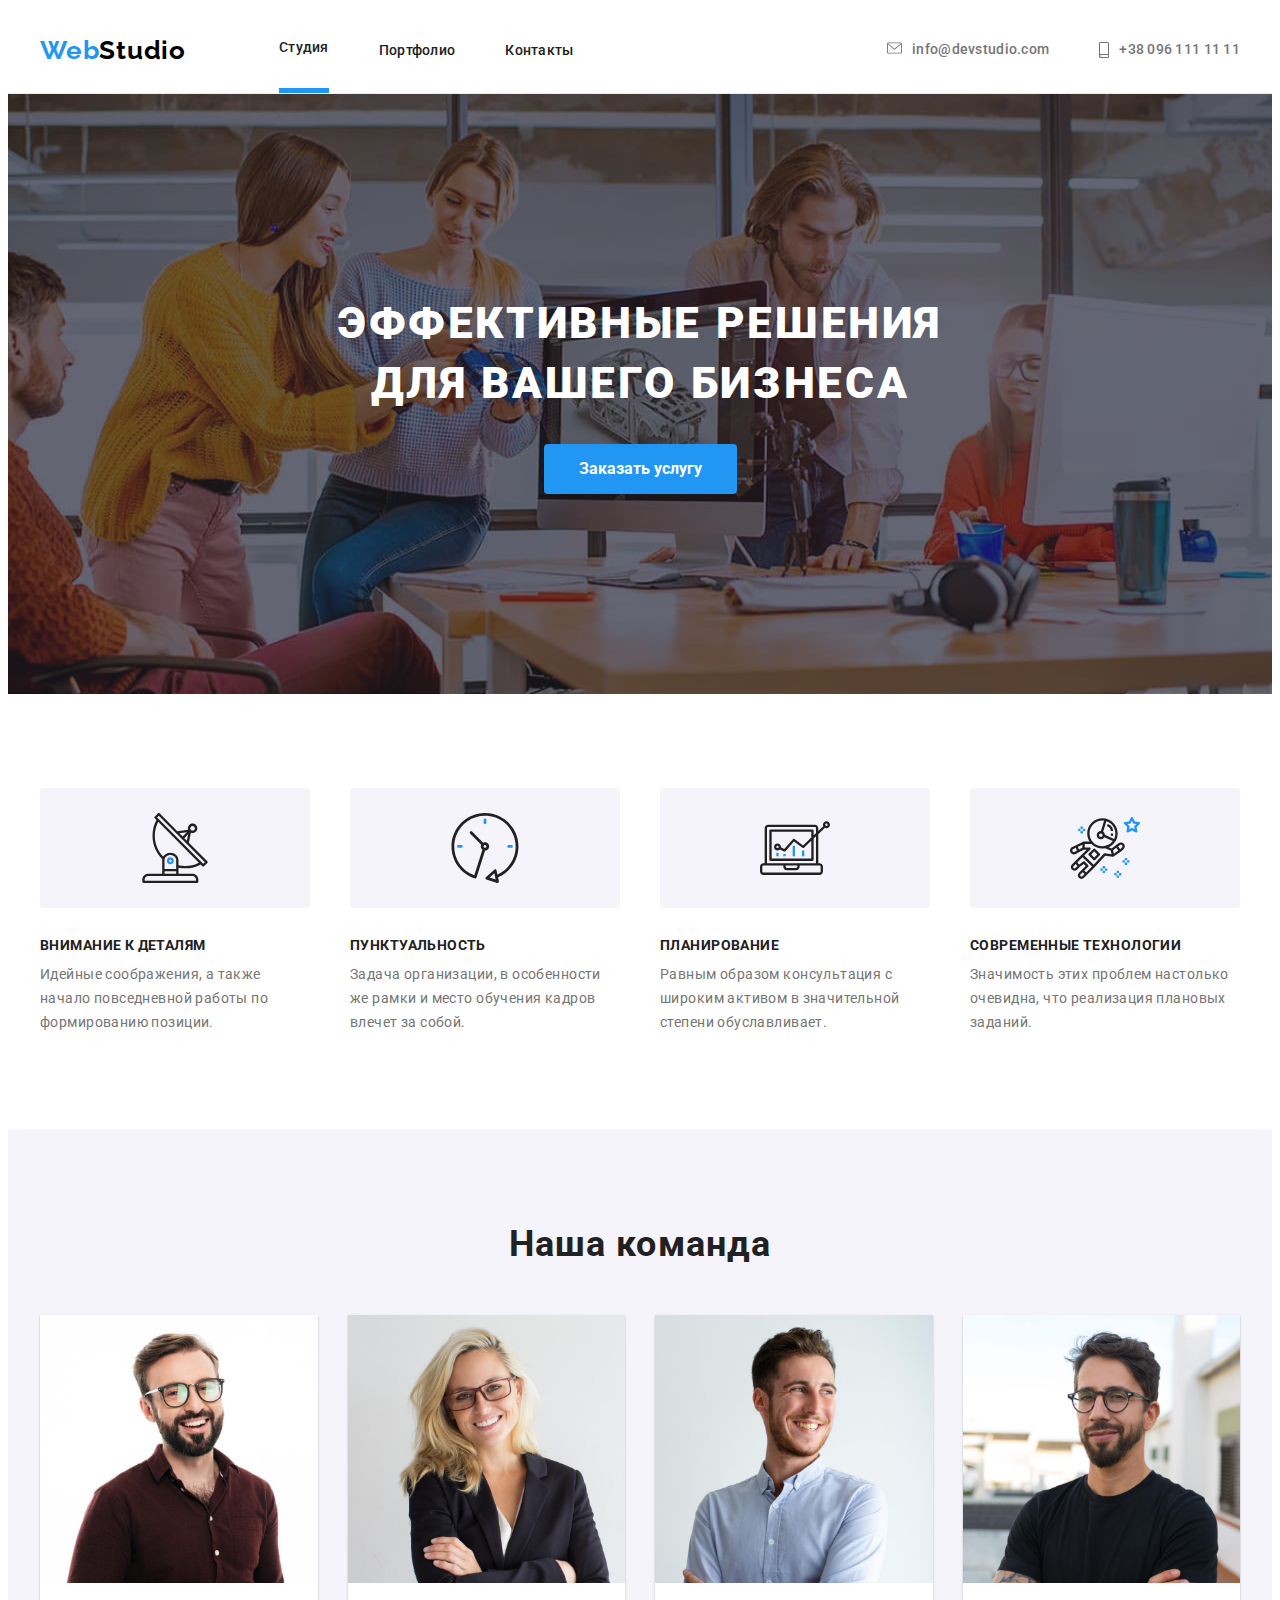
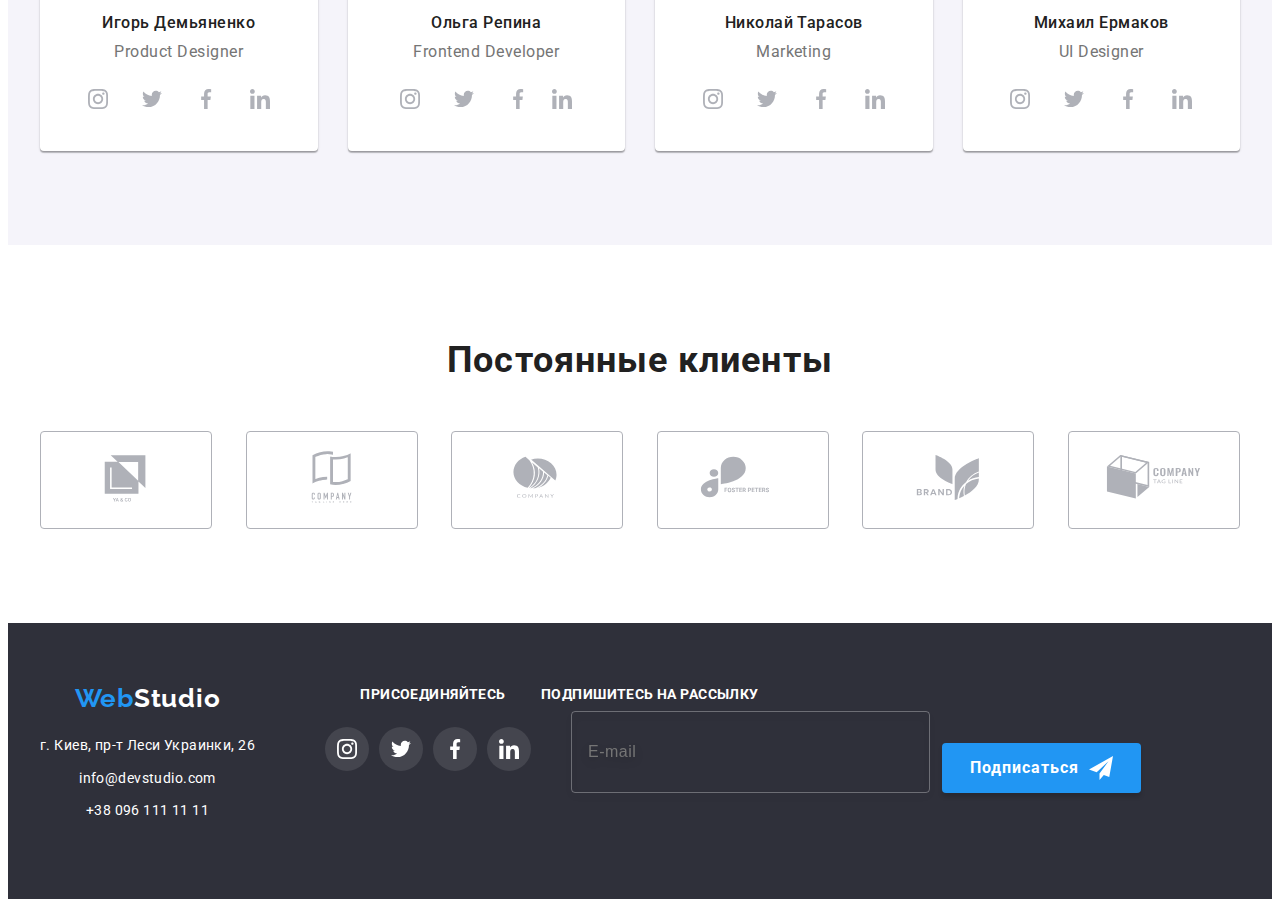
==== commit 3432b48b: "add_adaptive" ====
--- a/index.html
+++ b/index.html
@@ -33,8 +33,8 @@
         </div>
         <nav class="nav">
           <ul class="nav__list">
-            <li class="nav__item current-link">
-              <a href="./index.html" class="nav__link">Студия</a>
+            <li class="nav__item">
+              <a href="./index.html" class="nav__link current-link">Студия</a>
             </li>
             <li class="nav__item">
               <a href="./portfolio.html" class="nav__link">Портфолио</a>
@@ -70,7 +70,9 @@
               <nav class="mobile-nav">
                 <ul class="mobile-nav__list">
                   <li class="mobile-nav__item">
-                    <a href="./index.html" class="mobile-nav__link link"
+                    <a
+                      href="./index.html"
+                      class="mobile-nav__link link current-mobile"
                       >Студия</a
                     >
                   </li>
@@ -124,7 +126,7 @@
       </div>
     </header>
     <main>
-      <!-- <section class="hero">
+      <section class="hero">
         <div class="container">
           <h1 class="hero__headline">
             Эффективные решения<br />для вашего бизнеса
@@ -133,8 +135,8 @@
             Заказать услугу
           </button>
         </div>
-      </section> -->
-      <!-- <section class="characteristics">
+      </section>
+      <section class="characteristics">
         <div class="container">
           <h2 class="characteristics__headline-hidden">Наши характеристики</h2>
           <ul class="characteristics__list list">
@@ -192,13 +194,14 @@
             </li>
           </ul>
         </div>
-      </section> -->
+      </section>
       <!-- <section class="workplace">
         <div class="container">
           <h2 class="workplace__headline">Чем мы занимаемся</h2>
           <ul class="workplace__list list">
             <li class="workplace__img-box">
               <img
+                srcset=""
                 class="img"
                 src="images/box1.jpg"
                 alt="Программист пишет код"
@@ -227,7 +230,7 @@
           </ul>
         </div>
       </section> -->
-      <!-- <section class="worekers">
+      <section class="worekers">
         <div class="container">
           <h2 class="worekers__headline">Наша команда</h2>
           <ul class="card-list list">
@@ -404,8 +407,8 @@
             </li>
           </ul>
         </div>
-      </section> -->
-      <!-- <section class="clients">
+      </section>
+      <section class="clients">
         <div class="container">
           <h2 class="clients__headline">Постоянные клиенты</h2>
           <ul class="clients__list">
@@ -447,9 +450,9 @@
             </li>
           </ul>
         </div>
-      </section> -->
+      </section>
     </main>
-    <!-- <footer class="footer">
+    <footer class="footer">
       <div class="container footer-area">
         <div class="connection">
           <a href="./index.html" class="connection__footer-logo"
@@ -467,14 +470,12 @@
                 >
               </li>
               <li class="connection__item">
-                <a
-                  href="mailto:info@devstudio.com"
-                  class="connection__link contact"
+                <a href="mailto:info@devstudio.com" class="connection__link"
                   >info@devstudio.com</a
                 >
               </li>
               <li class="connection__item">
-                <a href="tel:+380961111111" class="connection__link contact"
+                <a href="tel:+380961111111" class="connection__link"
                   >+38 096 111 11 11</a
                 >
               </li>
@@ -513,25 +514,25 @@
           </ul>
         </div>
         <div class="footer-subscribe">
+          <b class="footer-subscribe__text">Подпишитесь на рассылку</b>
           <div class="footer-subscribe__form">
-            <b class="footer-subscribe__text">Подпишитесь на рассылку</b>
             <input
               type="email"
               class="footer-subscribe__input"
               name="email-user"
               placeholder="E-mail"
             />
+            <button type="submit" class="footer-subscribe__btn">
+              Подписаться
+              <svg class="footer-subscribe__icon" width="24" height="24">
+                <use href="./images/icons.svg#icon-icon-send-1"></use>
+              </svg>
+            </button>
           </div>
-          <button type="submit" class="footer-subscribe__btn">
-            Подписаться
-            <svg class="footer-subscribe__icon" width="24" height="24">
-              <use href="./images/icons.svg#icon-icon-send-1"></use>
-            </svg>
-          </button>
         </div>
       </div>
-    </footer> -->
-    <!-- <div class="backdrop is-hidden" data-modal>
+    </footer>
+    <div class="backdrop is-hidden" data-modal>
       <div class="modal">
         <button type="button" class="btn-close" data-modal-close>
           <svg class="close-cross" width="19" height="19">
@@ -597,7 +598,7 @@
           <link rel="stylesheet" href="#" />
         </form>
       </div>
-    </div> -->
+    </div>
     <script src="./js/modal.js"></script>
     <script src="https://code.jquery.com/jquery-3.4.1.min.js"></script>
     <script src="./js/mobile-menu.js"></script>
--- a/css/main.min.css
+++ b/css/main.min.css
@@ -1 +1 @@
-:root{--accent-color: #2196f3;--btn-color: #f5f4fa;--first-back-color: #ffffff;--second-back-color: #2f303a;--logo-second-color: #000000;--part-text-color: #212121;--additional-text-color: rgba(255, 255, 255, 0.6);--accessory-text-color: #757575;--background-box-color: #f5f4fa;--icon-color: #afb1b8}body{font-family:roboto,sans-serif;color:var(--accessory-text-color)}p,h1,h2,h3{margin:0}img{display:block}ul,ol{margin:0;padding-left:0}a{text-decoration:none}button{font-family:inherit;cursor:pointer}footer{background-color:var(--second-back-color);padding:60px 0}address{font-style:normal}.container{width:100%;margin:0 auto;padding-left:15px;padding-right:15px}.header{border-bottom:1px solid #ececec;position:sticky;top:0;z-index:1;background:var(--first-back-color)}.header__logo{margin-right:93px}.header-area{display:flex;align-items:center;flex-wrap:wrap}.logo{font-family:raleway,sans-serif;font-weight:700;font-size:26px;line-height:1.19;letter-spacing:.03em;color:var(--accent-color);display:inline-block;padding-top:24px;padding-bottom:25px}.logo__section{color:var(--logo-second-color)}.nav__link{font-weight:500;font-size:14px;line-height:1.14;letter-spacing:.02em;color:var(--part-text-color);transition:color 250ms cubic-bezier(0.4, 0, 0.2, 1);display:inline-block;padding-top:32px;padding-bottom:32px}.nav__link:hover,.nav__link:focus{color:var(--accent-color);border-bottom:5px solid var(--accent-color)}.current-link{border-bottom:5px solid var(--accent-color)}.current-link:hover,.current-link:focus{border:none}.nav__link,.contact{text-decoration:none}.nav__list,.contact,.list{display:flex;justify-content:space-between;list-style:none;align-items:center;margin-left:auto}.nav__item{margin-right:50px}.nav__item:last-child{margin-right:0}.contact{font-weight:500;font-size:14px;line-height:1.14;letter-spacing:.02em;color:var(--additional-text-color)}.contact:hover,.contact:focus{color:var(--accent-color)}.contact__item{margin-right:50px}.contact__link{color:var(--accessory-text-color);font-weight:500;font-size:14px;line-height:1.14;letter-spacing:.02em;transition:color 250ms cubic-bezier(0.4, 0, 0.2, 1);display:inline-flex;padding-top:32px;padding-bottom:32px}.contact__link:hover,.contact__link:focus{color:var(--accent-color)}.contact__icon{margin-right:10px;fill:currentColor}.contact__icon:hover,.contact__icon:focus{fill:currentColor}@media screen and (min-width: 768px){.mobile-menu{display:none}}@media screen and (max-width: 768px){.header__burger{position:relative;width:30px;height:20px;z-index:4}.header__burger::before,.header__burger::after{content:"";background-color:var(--logo-second-color);position:absolute;width:100%;height:2px;border-radius:2px;transition:250ms cubic-bezier(0.4, 0, 0.2, 1)}.header__burger::before{top:0}.header__burger::after{bottom:0}.header__burger span{position:absolute;background-color:var(--logo-second-color);right:0;width:100%;height:2px;border-radius:2px;top:9px;transition:250ms cubic-bezier(0.4, 0, 0.2, 1)}.header__burger.active::before{transform:rotate(45deg);top:9px}.header__burger.active::after{transform:rotate(-45deg);bottom:9px}.header__burger.active span{transform:scale(0)}.mobile-menu{position:fixed;top:-180%;left:0;width:100%;height:100%;background-color:var(--first-back-color);transition:250ms cubic-bezier(0.4, 0, 0.2, 1);padding-top:48px;padding-bottom:48px}.mobile-menu .container{display:flex;flex-direction:column;justify-content:space-between;height:100%}.mobile-menu.active{top:0}.nav,.contact{display:none}.header-area{justify-content:space-between}.mobile-nav:not(:last-child){margin-left:40px}.mobile-nav__list{list-style:none}.mobile-nav__item:not(:last-child){margin-bottom:32px}.mobile-nav__link{font-weight:500;font-size:40px;line-height:1.17;text-align:center;letter-spacing:.02em;color:var(--part-text-color)}.mobile-contact{list-style:none}.mobile-contact__item:not(:last-child){margin-bottom:32px}.phone-contact{font-weight:500;font-size:34px;line-height:1.17;letter-spacing:.02em;color:var(--accent-color)}.mail-contact{font-weight:500;font-size:24px;line-height:1.16;letter-spacing:.02em;color:var(--accessory-text-color)}.mobile-soc{list-style:none;display:flex}.mobile-soc__item:not(:last-child){margin-right:20px}.mobile-soc__link{font-weight:500;font-size:18px;line-height:1,22;letter-spacing:.02em;color:var(--accent-color)}}.hero{background-color:var(--second-back-color);text-align:center;padding-top:200px;padding-bottom:200px;background-image:linear-gradient(rgba(47, 48, 58, 0.4), rgba(47, 48, 58, 0.4)),url(../images/hero_img.jpg);background-repeat:no-repeat;background-position:50% 50%}.hero__headline{font-weight:900;font-size:44px;line-height:1.36;letter-spacing:.06em;text-transform:uppercase;text-align:center;color:var(--first-back-color);margin-bottom:30px}.hero__button{display:inline-flex;font-weight:700;font-size:16px;line-height:1.87;color:var(--first-back-color);background:var(--accent-color);border:none;border-radius:4px;padding:10px 35px;transition:250ms cubic-bezier(0.4, 0, 0.2, 1)}.hero__button:hover{background:var(--btn-color);color:var(--accent-color);box-shadow:0px 4px 4px rgba(0,0,0,.15)}.characteristics{padding-top:94px;padding-bottom:94px}.characteristics__headline-hidden{position:absolute;width:1px;height:1px;margin:-1px;border:0;padding:0;white-space:nowrap;clip-path:inset(100%);clip:rect(0 0 0 0);overflow:hidden}.characteristics__item{width:270px}.characteristics__headline-point{font-weight:700;font-size:14px;line-height:1.14;letter-spacing:.03em;text-transform:uppercase;color:var(--part-text-color);margin-bottom:10px}.characteristics__point-list{font-size:14px;line-height:1.71;letter-spacing:.03em}.img-cr-box{width:270px;height:120px;display:flex;justify-content:center;align-items:center;margin-bottom:30px;background:var(--background-box-color);border-radius:4px}.section-headline{font-weight:700;font-size:36px;line-height:1.17;text-align:center;letter-spacing:.03em;color:var(--part-text-color);margin-bottom:50px}.workplace{padding-bottom:94px}.workplace__headline{font-weight:700;font-size:36px;line-height:1.17;text-align:center;letter-spacing:.03em;color:var(--part-text-color);margin-bottom:50px}.workplace__img-box{position:relative}.img-bar{position:absolute;bottom:0;width:370px;height:70px;background:rgba(47,48,58,.8)}.img-bar__text{padding:27px;line-height:16px;text-align:center;letter-spacing:.03em;text-transform:uppercase;color:var(--first-back-color)}.worekers{padding-top:94px;padding-bottom:94px;background:var(--btn-color)}.worekers__headline{font-weight:700;font-size:36px;line-height:1.17;text-align:center;letter-spacing:.03em;color:var(--part-text-color);margin-bottom:50px}.card-list__item{background:var(--first-back-color);box-shadow:0px 1px 3px rgba(0,0,0,.12),0px 1px 1px rgba(0,0,0,.14),0px 2px 1px rgba(0,0,0,.2);border-radius:0px 0px 4px 4px}.card-list__info{padding-top:30px;padding-bottom:30px;text-align:center}.card-list__name{font-weight:500;font-size:16px;line-height:1.19;letter-spacing:.03em;color:var(--part-text-color);margin-bottom:10px}.card-list__position{line-height:1.19;letter-spacing:.03em;margin-bottom:16px}.soc-list{list-style:none;display:flex;flex-wrap:wrap;justify-content:center}.soc-list__icon{margin-right:10px}.soc-list__icon:last-child{margin-right:0}.soc-list__btn{width:44px;height:44px;border-radius:50px;transition:background-color 250ms cubic-bezier(0.4, 0, 0.2, 1);display:flex;align-items:center;justify-content:center}.soc-list__btn:hover,.soc-list__btn:focus{background:var(--accent-color)}.soc-list__img{fill:var(--icon-color);transition:fill 250ms cubic-bezier(0.4, 0, 0.2, 1)}.soc-list__btn:hover .soc-list__img,.soc-list__btn:focus .soc-list__img{fill:var(--first-back-color)}.clients{padding-top:94px;padding-bottom:94px}.clients__headline{font-weight:700;font-size:36px;line-height:1.17;text-align:center;letter-spacing:.03em;color:var(--part-text-color);margin-bottom:50px}.clients__list{list-style:none;display:flex;flex-wrap:wrap;justify-content:space-between}.clients__item:last-child{margin-right:0x}.clients__btn{padding:16px 32px;display:block;align-items:center;justify-content:center;border:1px solid var(--icon-color);border-radius:4px;transition:border 250ms cubic-bezier(0.4, 0, 0.2, 1)}.clients__btn:hover,.clients__btn:focus{border-color:var(--accent-color)}.clients__icon{fill:var(--icon-color);transition:fill 250ms cubic-bezier(0.4, 0, 0.2, 1)}.clients__btn:hover .clients__icon,.clients__btn:focus .clients__icon{fill:var(--accent-color)}.footer-area{display:flex;align-items:baseline}.connection{padding-right:70px}.connection__footer-logo{font-family:raleway,sans-serif;font-weight:700;font-size:26px;line-height:1.19;letter-spacing:.03em;color:var(--accent-color);text-decoration:none;display:block;margin-bottom:20px}.connection__logo-section{color:var(--first-back-color)}.connection__list{list-style:none}.connection__item{margin-bottom:9px}.connection__item:last-child{margin-bottom:0}.connection__link{text-decoration:none;font-size:14px;line-height:1.7;letter-spacing:.03em;color:var(--first-back-color)}.contact{color:var(--additional-text-color)}.soc-footer__headline{display:inline-block;font-size:14px;line-height:1.7;letter-spacing:.03em;text-transform:uppercase;margin-bottom:20px;color:var(--first-back-color)}.soc-footer__list{list-style:none;display:flex;flex-wrap:wrap}.soc-footer__item{margin-right:10px}.soc-footer__btn{width:44px;height:44px;background:rgba(255,255,255,.1);fill:var(--first-back-color);border-radius:50px;transition:background-color 250ms cubic-bezier(0.4, 0, 0.2, 1);display:flex;align-items:center;justify-content:center}.soc-footer__btn:hover,.soc-footer__btn:focus{background-color:var(--accent-color)}.footer-subscribe{display:flex;align-items:flex-end;margin-left:93px;width:570px;height:86px}.footer-subscribe__text{font-size:14px;line-height:1.7;letter-spacing:.03em;text-transform:uppercase;color:var(--first-back-color)}.footer-subscribe__input{width:358px;height:50px;padding:15px 0 15px 16px;margin-top:20px;font-size:16px;line-height:1.25;letter-spacing:.03em;color:rgba(255,255,255,.6);background-color:rgba(0,0,0,0);border:1px solid rgba(255,255,255,.3);filter:drop-shadow(0px 4px 4px rgba(0, 0, 0, 0.15));border-radius:4px;outline:none}.footer-subscribe__btn{display:inline-flex;align-items:center;justify-content:center;width:200px;height:50px;margin-left:12px;color:var(--first-back-color);background-color:var(--accent-color);box-shadow:0px 4px 4px rgba(0,0,0,.15);letter-spacing:.06em;font-weight:700;font-size:16px;line-height:1.88;font-family:inherit;text-align:center;border:none;border-radius:4px;padding:10px 28px;cursor:pointer}.footer-subscribe__icon{margin-left:10px}.backdrop{width:100%;height:100%;background-color:rgba(0,0,0,.2);position:absolute;top:0;z-index:1;transition:opacity 250ms cubic-bezier(0.4, 0, 0.2, 1),visibility 250ms cubic-bezier(0.4, 0, 0.2, 1)}.modal{padding:40px;width:528px;height:581px;background-color:var(--first-back-color);border-radius:4px;box-shadow:0px 1px 3px rgba(0,0,0,.12),0px 1px 1px rgba(0,0,0,.14),0px 2px 1px rgba(0,0,0,.2);position:fixed;left:50%;top:50%;transform:translate(-50%, -50%)}.btn-close{width:30px;height:30px;border:1px solid rgba(0,0,0,.1);background-color:rgba(0,0,0,0);border-radius:50%;position:absolute;top:8px;right:8px;display:flex;justify-content:center;align-items:center;transition:fill 250ms cubic-bezier(0.4, 0, 0.2, 1)}.btn-close:hover,.btn-close:focus{fill:var(--accent-color)}.is-hidden{visibility:hidden;opacity:0;pointer-events:none}.no-scrolle{overflow:hidden}.modal-hidline{margin-bottom:12px;font-weight:700;font-size:20px;line-height:23px;text-align:center;letter-spacing:.03em;color:var(--logo-second-color)}.modal-input{width:100%;height:40px;padding-left:30px;border:1px solid rgba(33,33,33,.2);border-radius:4px;outline:none;transition:border-color 250ms cubic-bezier(0.4, 0, 0.2, 1),fill 250ms cubic-bezier(0.4, 0, 0.2, 1)}.modal-input:hover,.modal-input:focus{border-color:var(--accent-color)}.modal-input:focus+.modal-icon{fill:var(--accent-color)}.modal-lable{font-size:12px;line-height:14px;letter-spacing:.01em;color:var(--accessory-text-color)}.modal-icon{position:absolute;left:12px;top:30%}.input-wrap{position:relative;margin-bottom:10px}.input-wrap:hover{fill:var(--accent-color)}.modal-text{width:448px;height:120px;border:1px solid rgba(33,33,33,.2);border-radius:4px;resize:none;padding:12px 16px;outline:none;transition:border-color 250ms cubic-bezier(0.4, 0, 0.2, 1)}.modal-text:hover,.modal-text:focus{border-color:var(--accent-color)}.modal-checkbox{font-size:14px;line-height:1.71;letter-spacing:.03em;color:var(--accessory-text-color)}.modal-link{font-size:14px;line-height:1.71;letter-spacing:.03em;text-decoration-line:underline;color:var(--accent-color);margin-left:5px;outline:none}.moda.link:hover,.moda.link:focus{background-color:var(--accessory-text-color)}.checkbox-position{margin-left:10px}.modal-btn{margin:30px 125px;font-weight:700;font-size:16px;line-height:1.87;color:var(--first-back-color);background:var(--accent-color);border:none;border-radius:4px;padding:10px 55px;transition:background-color 250ms cubic-bezier(0.4, 0, 0.2, 1),color 250ms cubic-bezier(0.4, 0, 0.2, 1)}.modal-btn:hover,.modal-btn:focus{background:var(--background-box-color);color:var(--accent-color);box-shadow:0px 4px 4px rgba(0,0,0,.15);outline:none}.modal-check-text{font-size:14px;line-height:1.71;letter-spacing:.03em;color:var(--accessory-text-color);display:flex;margin-top:20px}.modal-check-text::before{content:"";margin-right:10px;margin-top:4px;width:16px;height:15px;border:2px solid var(--logo-second-color);border-radius:2px;transition:border-color 250ms cubic-bezier(0.4, 0, 0.2, 1),background-color 250ms cubic-bezier(0.4, 0, 0.2, 1)}.modal-check:checked+.modal-check-text::before{background-color:var(--accent-color);background-image:url(../images/check.svg);border:none;background-repeat:no-repeat;background-position:center}.hidden-checkbox{position:absolute;width:1px;height:1px;margin:-1px;border:0;padding:0;white-space:nowrap;clip-path:inset(100%);clip:rect(0 0 0 0);overflow:hidden}.portfolio{padding-top:94px;padding-bottom:94px}.portfolio__headline{position:absolute;width:1px;height:1px;margin:-1px;border:0;padding:0;white-space:nowrap;clip-path:inset(100%);clip:rect(0 0 0 0);overflow:hidden}.portfolio__btn-list{list-style:none;display:flex;justify-content:center;margin-bottom:50px}.portfolio__btn-item{margin-right:8px}.portfolio__btn-item:last-child{margin-right:0}.portfolio__btn{background:var(--btn-color);border-radius:4px;font-weight:500;font-size:16px;line-height:1.9;color:var(--part-text-color);border:none;padding:6px 22px;transition:background-color 250ms cubic-bezier(0.4, 0, 0.2, 1),color 250ms cubic-bezier(0.4, 0, 0.2, 1),box-shadow 250ms cubic-bezier(0.4, 0, 0.2, 1);transition-duration:1s}.portfolio__btn:hover,.portfolio__btn:focus{background:var(--accent-color);color:var(--first-back-color);box-shadow:0px 4px 4px rgba(0,0,0,.15)}.project-list{flex-wrap:wrap}.project-list__item{margin-bottom:30px}.project-list__item:nth-last-child(-n+3){margin-bottom:0}.project-list__link{display:block;transition:box-shadow 250ms cubic-bezier(0.4, 0, 0.2, 1)}.project-list__link:hover,.project-list__link:focus{box-shadow:0px 1px 1px rgba(0,0,0,.12),0px 4px 4px rgba(0,0,0,.06),1px 4px 6px rgba(0,0,0,.16)}.overlay{position:relative;overflow:hidden}.overlay__text{position:absolute;top:0;background:rgba(33,150,243,.9);transform:translateY(102%);transition:250ms cubic-bezier(0.4, 0, 0.2, 1);padding:63px 24px;height:100%;font-weight:400;font-size:18px;line-height:1.56;letter-spacing:.03em;color:var(--first-back-color)}.project-list__link:hover .overlay__text,.project-list__link:focus .overlay__text{transform:translateY(0)}.portfolio-card{padding:20px 24px;border-left:1px solid #eee;border-right:1px solid #eee;border-bottom:1px solid #eee;background:var(--first-back-color)}.portfolio-card__headline{font-weight:700;font-size:18px;line-height:2;letter-spacing:.06em;color:var(--part-text-color);margin-bottom:4px}.portfolio-card__text{line-height:1.88;letter-spacing:.03em;color:var(--accessory-text-color)}/*# sourceMappingURL=main.min.css.map */+:root{--accent-color: #2196f3;--btn-color: #f5f4fa;--first-back-color: #ffffff;--second-back-color: #2f303a;--logo-second-color: #000000;--part-text-color: #212121;--additional-text-color: rgba(255, 255, 255, 0.6);--accessory-text-color: #757575;--background-box-color: #f5f4fa;--icon-color: #afb1b8}body{font-family:roboto,sans-serif;color:var(--accessory-text-color)}p,h1,h2,h3{margin:0}img{display:block;max-width:100%;height:auto;width:100%}.list{list-style:none}ul,ol{margin:0;padding-left:0}a{text-decoration:none}button{font-family:inherit;cursor:pointer}footer{background-color:var(--second-back-color);padding:60px 0}address{font-style:normal}.container{width:100%;margin:0 auto;padding-left:15px;padding-right:15px}@media screen and (min-width: 480px){.container{width:480px}}@media screen and (min-width: 768px){.container{width:737px}}@media screen and (min-width: 1200px){.container{width:1200px}}.header{border-bottom:1px solid #ececec;position:sticky;top:0;z-index:1;background:var(--first-back-color)}.header__logo{margin-right:93px}.header-area{display:flex;align-items:center;flex-wrap:wrap}.logo{font-family:raleway,sans-serif;font-weight:700;font-size:26px;line-height:1.19;letter-spacing:.03em;color:var(--accent-color);display:inline-block;padding-top:24px;padding-bottom:25px}.logo__section{color:var(--logo-second-color)}.nav__link{font-weight:500;font-size:14px;line-height:1.14;letter-spacing:.02em;color:var(--part-text-color);transition:color 250ms cubic-bezier(0.4, 0, 0.2, 1);display:inline-block;padding-top:32px;padding-bottom:32px}.nav__link:hover,.nav__link:focus{color:var(--accent-color);border-bottom:5px solid var(--accent-color)}.current-link{border-bottom:5px solid var(--accent-color)}.current-link:hover,.current-link:focus{border:none}.nav__link,.contact{text-decoration:none}.nav__list,.contact{display:flex;justify-content:space-between;list-style:none;align-items:center;margin-left:auto}.nav__list .nav__item{margin-right:50px}.nav__list .nav__item:last-child{margin-right:0}.contact{font-weight:500;font-size:14px;line-height:1.14;letter-spacing:.02em;color:var(--additional-text-color)}.contact:hover,.contact:focus{color:var(--accent-color)}@media screen and (max-width: 1200px){.contact{display:flex;flex-direction:column;gap:10px}}@media screen and (min-width: 1200px){.contact__item{margin-right:50px}}.contact__link{color:var(--accessory-text-color);font-weight:500;font-size:14px;line-height:1.14;letter-spacing:.02em;transition:color 250ms cubic-bezier(0.4, 0, 0.2, 1);display:inline-flex}@media screen and (min-width: 1200px){.contact__link{padding-top:32px;padding-bottom:32px}}.contact__link:hover,.contact__link:focus{color:var(--accent-color)}.contact__icon{margin-right:10px;fill:currentColor}.contact__icon:hover,.contact__icon:focus{fill:currentColor}@media screen and (min-width: 768px){.mobile-menu{display:none}}@media screen and (max-width: 768px){.header__burger{position:relative;width:30px;height:20px;z-index:4}.header__burger::before,.header__burger::after{content:"";background-color:var(--logo-second-color);position:absolute;width:100%;height:2px;border-radius:2px;transition:250ms cubic-bezier(0.4, 0, 0.2, 1)}.header__burger::before{top:0}.header__burger::after{bottom:0}.header__burger span{position:absolute;background-color:var(--logo-second-color);right:0;width:100%;height:2px;border-radius:2px;top:9px;transition:250ms cubic-bezier(0.4, 0, 0.2, 1)}.header__burger.active::before{transform:rotate(45deg);top:9px}.header__burger.active::after{transform:rotate(-45deg);bottom:9px}.header__burger.active span{transform:scale(0)}.mobile-menu{position:fixed;top:-180%;left:0;width:100%;height:100%;background-color:var(--first-back-color);transition:250ms cubic-bezier(0.4, 0, 0.2, 1);padding-top:48px;padding-bottom:48px}.mobile-menu .container{display:flex;flex-direction:column;justify-content:space-between;height:100%}.mobile-menu.active{top:0}.nav,.contact{display:none}.header-area{justify-content:space-between}.mobile-nav:not(:last-child){margin-left:40px}.mobile-nav__list{list-style:none}.mobile-nav__item:not(:last-child){margin-bottom:32px}.mobile-nav__link{font-weight:500;font-size:40px;line-height:1.17;text-align:center;letter-spacing:.02em;color:var(--part-text-color)}.current-mobile{color:var(--accent-color)}.mobile-contact{list-style:none}.mobile-contact__item:not(:last-child){margin-bottom:32px}.phone-contact{font-weight:500;font-size:34px;line-height:1.17;letter-spacing:.02em;color:var(--accent-color)}.mail-contact{font-weight:500;font-size:24px;line-height:1.16;letter-spacing:.02em;color:var(--accessory-text-color)}.mobile-soc{list-style:none;display:flex}.mobile-soc__item:not(:last-child){margin-right:20px}.mobile-soc__link{font-weight:500;font-size:18px;line-height:1,22;letter-spacing:.02em;color:var(--accent-color)}}.hero{background-color:var(--second-back-color);text-align:center;padding-top:200px;padding-bottom:200px;background-image:linear-gradient(rgba(47, 48, 58, 0.4), rgba(47, 48, 58, 0.4)),url(../images/hero_img.jpg);background-repeat:no-repeat;background-position:50% 50%}.hero__headline{font-weight:900;font-size:44px;line-height:1.36;letter-spacing:.06em;text-transform:uppercase;text-align:center;color:var(--first-back-color);margin-bottom:30px}@media screen and (max-width: 768px){.hero__headline{font-weight:900;font-size:26px;line-height:42px;text-align:center;letter-spacing:.06em}}.hero__button{display:inline-flex;font-weight:700;font-size:16px;line-height:1.87;color:var(--first-back-color);background:var(--accent-color);border:none;border-radius:4px;padding:10px 35px;transition:250ms cubic-bezier(0.4, 0, 0.2, 1)}.hero__button:hover{background:var(--btn-color);color:var(--accent-color);box-shadow:0px 4px 4px rgba(0,0,0,.15)}@media screen and (min-width: 320px)and (max-width: 768px){.hero{margin:0 auto;width:100%;height:100%;background-size:cover}}.characteristics{padding-top:94px;padding-bottom:94px}.characteristics__headline-hidden{position:absolute;width:1px;height:1px;margin:-1px;border:0;padding:0;white-space:nowrap;clip-path:inset(100%);clip:rect(0 0 0 0);overflow:hidden}@media screen and (min-width: 768px){.characteristics__list{display:flex;justify-content:space-between;flex-wrap:wrap;gap:15px}}.characteristics__item{max-width:450px}@media screen and (min-width: 768px){.characteristics__item{width:338px}}@media screen and (min-width: 1200px){.characteristics__item{width:270px}}.characteristics__headline-point{font-weight:700;font-size:14px;line-height:1.14;letter-spacing:.03em;text-transform:uppercase;color:var(--part-text-color);margin-bottom:10px}@media screen and (max-width: 768px){.characteristics__headline-point{text-align:center}}.characteristics__point-list{font-size:14px;line-height:1.71;letter-spacing:.03em}.img-cr-box{height:120px;display:flex;justify-content:center;align-items:center;margin-bottom:30px;background:var(--background-box-color);border-radius:4px}.section-headline{font-weight:700;font-size:36px;line-height:1.17;text-align:center;letter-spacing:.03em;color:var(--part-text-color);margin-bottom:50px}.workplace{padding-bottom:94px}.workplace__headline{font-weight:700;font-size:36px;line-height:1.17;text-align:center;letter-spacing:.03em;color:var(--part-text-color);margin-bottom:50px}@media screen and (min-width: 768px){.workplace__list{display:flex;justify-content:space-between;align-items:center;margin-left:auto}}.workplace__img-box{position:relative;width:100%;max-width:370px;margin-bottom:30px}@media screen and (max-width: 1200px){.workplace__img-box{margin-right:15px}}.img-bar{position:absolute;bottom:0;width:100%;max-width:370px;height:70px;background:rgba(47,48,58,.8)}.img-bar__text{font-size:16px;padding:27px;line-height:16px;text-align:center;letter-spacing:.03em;text-transform:uppercase;color:var(--first-back-color)}.worekers{padding-top:94px;padding-bottom:94px;background:var(--btn-color)}.worekers__headline{font-weight:700;font-size:36px;line-height:1.17;text-align:center;letter-spacing:.03em;color:var(--part-text-color);margin-bottom:50px}@media screen and (max-width: 1200px){.worekers__headline{font-size:28px}}@media screen and (min-width: 768px){.card-list{display:flex;flex-wrap:wrap;gap:30px}}@media screen and (min-width: 1200px){.card-list{display:flex;flex-wrap:nowrap}}.card-list__item{width:100%;background:var(--first-back-color);box-shadow:0px 1px 3px rgba(0,0,0,.12),0px 1px 1px rgba(0,0,0,.14),0px 2px 1px rgba(0,0,0,.2);border-radius:0px 0px 4px 4px}@media screen and (min-width: 768px){.card-list__item{width:calc((100% - 30px)/2)}}@media screen and (max-width: 768px){.card-list__item{margin-bottom:30px}}.card-list__info{padding-top:30px;padding-bottom:30px;text-align:center}.card-list__name{font-weight:500;font-size:16px;line-height:1.19;letter-spacing:.03em;color:var(--part-text-color);margin-bottom:10px}.card-list__position{line-height:1.19;letter-spacing:.03em;margin-bottom:16px}.soc-list{list-style:none;display:flex;flex-wrap:wrap;justify-content:center}.soc-list__icon{margin-right:10px}.soc-list__icon:last-child{margin-right:0}.soc-list__btn{width:44px;height:44px;border-radius:50px;transition:background-color 250ms cubic-bezier(0.4, 0, 0.2, 1);display:flex;align-items:center;justify-content:center}.soc-list__btn:hover,.soc-list__btn:focus{background:var(--accent-color)}.soc-list__img{fill:var(--icon-color);transition:fill 250ms cubic-bezier(0.4, 0, 0.2, 1)}.soc-list__btn:hover .soc-list__img,.soc-list__btn:focus .soc-list__img{fill:var(--first-back-color)}.clients{padding-top:94px;padding-bottom:94px}.clients__headline{font-weight:700;font-size:36px;line-height:1.17;text-align:center;letter-spacing:.03em;color:var(--part-text-color);margin-bottom:50px}@media screen and (max-width: 1200px){.clients__headline{font-size:28px}}.clients__list{list-style:none;display:flex;flex-wrap:wrap;justify-content:space-between;gap:30px}@media screen and (min-width: 1200px){.clients__list{flex-wrap:nowrap}}.clients__item:last-child{margin-right:0x}.clients__btn{padding:16px 32px;display:block;align-items:center;justify-content:center;border:1px solid var(--icon-color);border-radius:4px;transition:border 250ms cubic-bezier(0.4, 0, 0.2, 1)}.clients__btn:hover,.clients__btn:focus{border-color:var(--accent-color)}.clients__icon{fill:var(--icon-color);transition:fill 250ms cubic-bezier(0.4, 0, 0.2, 1)}.clients__btn:hover .clients__icon,.clients__btn:focus .clients__icon{fill:var(--accent-color)}.footer-area{display:flex;flex-direction:column;align-items:center}@media screen and (min-width: 768px){.footer-area{flex-direction:row;flex-wrap:wrap;align-items:baseline;gap:96px}}@media screen and (min-width: 1200px){.footer-area{flex-direction:unset;flex-wrap:nowrap;align-items:unset;gap:unset}}.connection{text-align:center}@media screen and (min-width: 768px){.connection{text-align:center}}@media screen and (min-width: 1200px){.connection{padding-right:70px}}.connection__footer-logo{font-family:raleway,sans-serif;font-weight:700;font-size:26px;line-height:1.19;letter-spacing:.03em;color:var(--accent-color);text-decoration:none;display:block;margin-bottom:20px}.connection__logo-section{color:var(--first-back-color)}.connection__list{list-style:none}.connection__item{margin-bottom:9px}.connection__item:last-child{margin-bottom:0}.connection__link{text-decoration:none;font-size:14px;line-height:1.7;letter-spacing:.03em;color:var(--first-back-color)}.contact{color:var(--additional-text-color)}.soc-footer{text-align:center;margin:60px 0 60px 0}@media screen and (min-width: 768px){.soc-footer{margin:0}}.soc-footer__headline{display:inline-block;font-size:14px;line-height:1.7;letter-spacing:.03em;text-transform:uppercase;margin-bottom:20px;color:var(--first-back-color)}.soc-footer__list{list-style:none;display:flex}.soc-footer__item{margin-right:10px}.soc-footer__btn{width:44px;height:44px;background:rgba(255,255,255,.1);fill:var(--first-back-color);border-radius:50px;transition:background-color 250ms cubic-bezier(0.4, 0, 0.2, 1);display:flex;align-items:center;justify-content:center}.soc-footer__btn:hover,.soc-footer__btn:focus{background-color:var(--accent-color)}.footer-subscribe{flex-direction:row;align-items:center;gap:unset;width:50%;height:156px}@media screen and (min-width: 480px){.footer-subscribe__form{display:flex;flex-direction:column;align-items:center;gap:20px;width:100%}}@media screen and (min-width: 768px){.footer-subscribe__form{display:flex;flex-direction:column;align-items:center;margin-left:0;gap:20px;width:100%}}@media screen and (min-width: 1200px){.footer-subscribe__form{flex-direction:row;align-items:flex-end;gap:unset;margin-left:auto;width:570px;height:86px}}@media screen and (min-width: 768px)and (max-width: 1200px){.footer-subscribe{display:flex;flex-direction:column;align-items:center;gap:20px;width:100%}}.footer-subscribe__text{font-size:14px;line-height:1.7;letter-spacing:.03em;text-transform:uppercase;color:var(--first-back-color)}.footer-subscribe__input{width:358px;height:50px;padding:15px 0 15px 16px;margin-top:20px;font-size:16px;line-height:1.25;letter-spacing:.03em;color:rgba(255,255,255,.6);background-color:rgba(0,0,0,0);border:1px solid rgba(255,255,255,.3);filter:drop-shadow(0px 4px 4px rgba(0, 0, 0, 0.15));border-radius:4px;outline:none}.footer-subscribe__btn{display:inline-flex;align-items:center;justify-content:center;width:200px;height:50px;margin-left:12px;color:var(--first-back-color);background-color:var(--accent-color);box-shadow:0px 4px 4px rgba(0,0,0,.15);letter-spacing:.06em;font-weight:700;font-size:16px;line-height:1.88;font-family:inherit;text-align:center;border:none;border-radius:4px;padding:10px 28px;cursor:pointer}.footer-subscribe__icon{margin-left:10px}.backdrop{width:100%;height:100%;background-color:rgba(0,0,0,.2);position:absolute;top:0;z-index:1;transition:opacity 250ms cubic-bezier(0.4, 0, 0.2, 1),visibility 250ms cubic-bezier(0.4, 0, 0.2, 1)}.modal{padding:40px;width:528px;height:581px;background-color:var(--first-back-color);border-radius:4px;box-shadow:0px 1px 3px rgba(0,0,0,.12),0px 1px 1px rgba(0,0,0,.14),0px 2px 1px rgba(0,0,0,.2);position:fixed;left:50%;top:50%;transform:translate(-50%, -50%)}.btn-close{width:30px;height:30px;border:1px solid rgba(0,0,0,.1);background-color:rgba(0,0,0,0);border-radius:50%;position:absolute;top:8px;right:8px;display:flex;justify-content:center;align-items:center;transition:fill 250ms cubic-bezier(0.4, 0, 0.2, 1)}.btn-close:hover,.btn-close:focus{fill:var(--accent-color)}.is-hidden{visibility:hidden;opacity:0;pointer-events:none}.no-scrolle{overflow:hidden}.modal-hidline{margin-bottom:12px;font-weight:700;font-size:20px;line-height:23px;text-align:center;letter-spacing:.03em;color:var(--logo-second-color)}.modal-input{width:100%;height:40px;padding-left:30px;border:1px solid rgba(33,33,33,.2);border-radius:4px;outline:none;transition:border-color 250ms cubic-bezier(0.4, 0, 0.2, 1),fill 250ms cubic-bezier(0.4, 0, 0.2, 1)}.modal-input:hover,.modal-input:focus{border-color:var(--accent-color)}.modal-input:focus+.modal-icon{fill:var(--accent-color)}.modal-lable{font-size:12px;line-height:14px;letter-spacing:.01em;color:var(--accessory-text-color)}.modal-icon{position:absolute;left:12px;top:30%}.input-wrap{position:relative;margin-bottom:10px}.input-wrap:hover{fill:var(--accent-color)}.modal-text{width:448px;height:120px;border:1px solid rgba(33,33,33,.2);border-radius:4px;resize:none;padding:12px 16px;outline:none;transition:border-color 250ms cubic-bezier(0.4, 0, 0.2, 1)}.modal-text:hover,.modal-text:focus{border-color:var(--accent-color)}.modal-checkbox{font-size:14px;line-height:1.71;letter-spacing:.03em;color:var(--accessory-text-color)}.modal-link{font-size:14px;line-height:1.71;letter-spacing:.03em;text-decoration-line:underline;color:var(--accent-color);margin-left:5px;outline:none}.moda.link:hover,.moda.link:focus{background-color:var(--accessory-text-color)}.checkbox-position{margin-left:10px}.modal-btn{margin:30px 125px;font-weight:700;font-size:16px;line-height:1.87;color:var(--first-back-color);background:var(--accent-color);border:none;border-radius:4px;padding:10px 55px;transition:background-color 250ms cubic-bezier(0.4, 0, 0.2, 1),color 250ms cubic-bezier(0.4, 0, 0.2, 1)}.modal-btn:hover,.modal-btn:focus{background:var(--background-box-color);color:var(--accent-color);box-shadow:0px 4px 4px rgba(0,0,0,.15);outline:none}.modal-check-text{font-size:14px;line-height:1.71;letter-spacing:.03em;color:var(--accessory-text-color);display:flex;margin-top:20px}.modal-check-text::before{content:"";margin-right:10px;margin-top:4px;width:16px;height:15px;border:2px solid var(--logo-second-color);border-radius:2px;transition:border-color 250ms cubic-bezier(0.4, 0, 0.2, 1),background-color 250ms cubic-bezier(0.4, 0, 0.2, 1)}.modal-check:checked+.modal-check-text::before{background-color:var(--accent-color);background-image:url(../images/check.svg);border:none;background-repeat:no-repeat;background-position:center}.hidden-checkbox{position:absolute;width:1px;height:1px;margin:-1px;border:0;padding:0;white-space:nowrap;clip-path:inset(100%);clip:rect(0 0 0 0);overflow:hidden}.portfolio{display:flex;flex-wrap:wrap;margin-left:-30px;margin-top:-30px;padding-top:94px;padding-bottom:94px}.portfolio__headline{position:absolute;width:1px;height:1px;margin:-1px;border:0;padding:0;white-space:nowrap;clip-path:inset(100%);clip:rect(0 0 0 0);overflow:hidden}.portfolio__btn-list{list-style:none;display:flex;justify-content:center;margin-bottom:50px}@media screen and (min-width: 320px)and (max-width: 768px){.portfolio__btn-list{flex-wrap:wrap;margin-bottom:40px}}.portfolio__btn-item{margin-right:8px;margin-bottom:10px}.portfolio__btn-item:last-child{margin-right:0}.portfolio__btn{background:var(--btn-color);border-radius:4px;font-weight:500;font-size:16px;line-height:1.9;color:var(--part-text-color);border:none;padding:6px 22px;transition:background-color 250ms cubic-bezier(0.4, 0, 0.2, 1),color 250ms cubic-bezier(0.4, 0, 0.2, 1),box-shadow 250ms cubic-bezier(0.4, 0, 0.2, 1);transition-duration:1s}.portfolio__btn:hover,.portfolio__btn:focus{background:var(--accent-color);color:var(--first-back-color);box-shadow:0px 4px 4px rgba(0,0,0,.15)}@media screen and (min-width: 1200px){.project-list__item{flex-basis:calc(33.3333333333% - 30px);margin-bottom:30px}.project-list__item:nth-last-child(-n+3){margin-bottom:0}}.project-list__link{display:block;transition:box-shadow 250ms cubic-bezier(0.4, 0, 0.2, 1)}.project-list__link:hover,.project-list__link:focus{box-shadow:0px 1px 1px rgba(0,0,0,.12),0px 4px 4px rgba(0,0,0,.06),1px 4px 6px rgba(0,0,0,.16)}.overlay{position:relative;overflow:hidden}.overlay__text{position:absolute;top:0;background:rgba(33,150,243,.9);transform:translateY(102%);transition:250ms cubic-bezier(0.4, 0, 0.2, 1);padding:63px 24px;height:100%;font-weight:400;font-size:18px;line-height:1.56;letter-spacing:.03em;color:var(--first-back-color)}.project-list__link:hover .overlay__text,.project-list__link:focus .overlay__text{transform:translateY(0)}.portfolio-card{padding:20px 24px;border-left:1px solid #eee;border-right:1px solid #eee;border-bottom:1px solid #eee;background:var(--first-back-color)}.portfolio-card__headline{font-weight:700;font-size:18px;line-height:2;letter-spacing:.06em;color:var(--part-text-color);margin-bottom:4px}.portfolio-card__text{line-height:1.88;letter-spacing:.03em;color:var(--accessory-text-color)}/*# sourceMappingURL=main.min.css.map */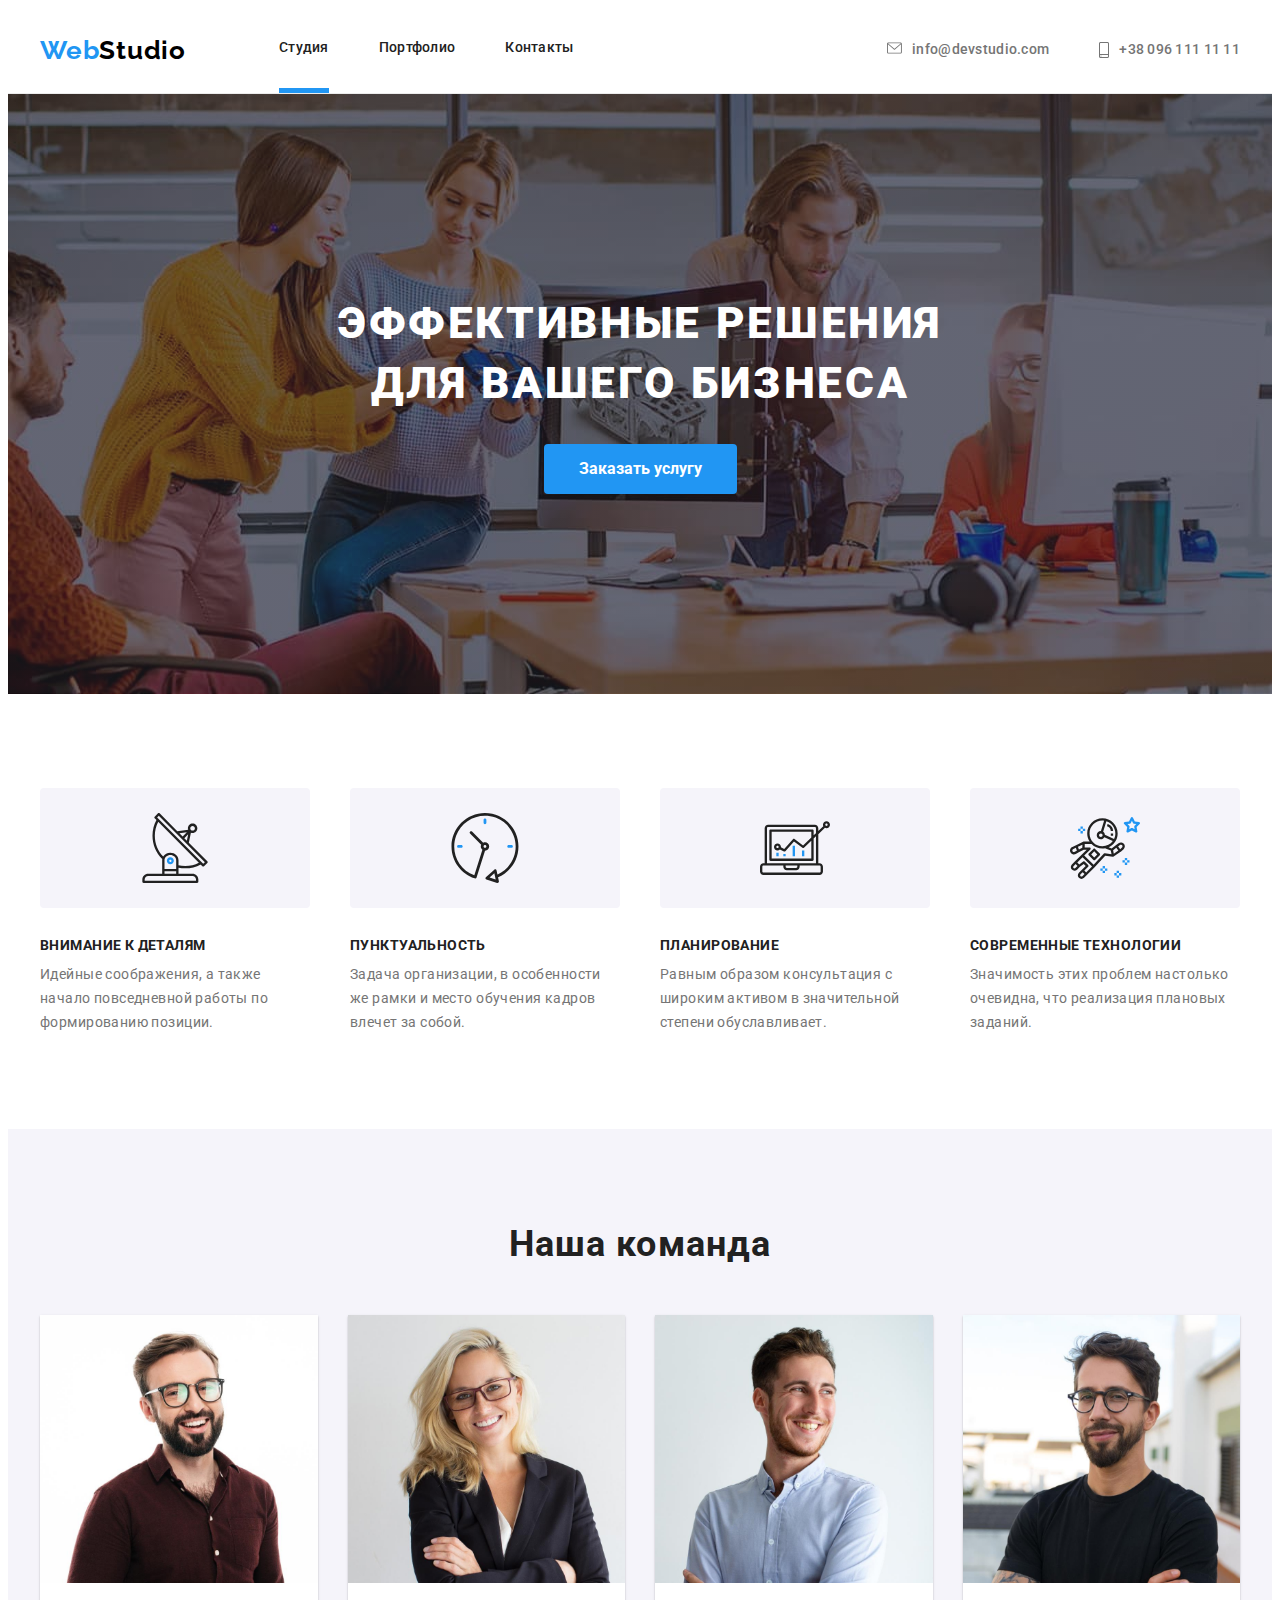
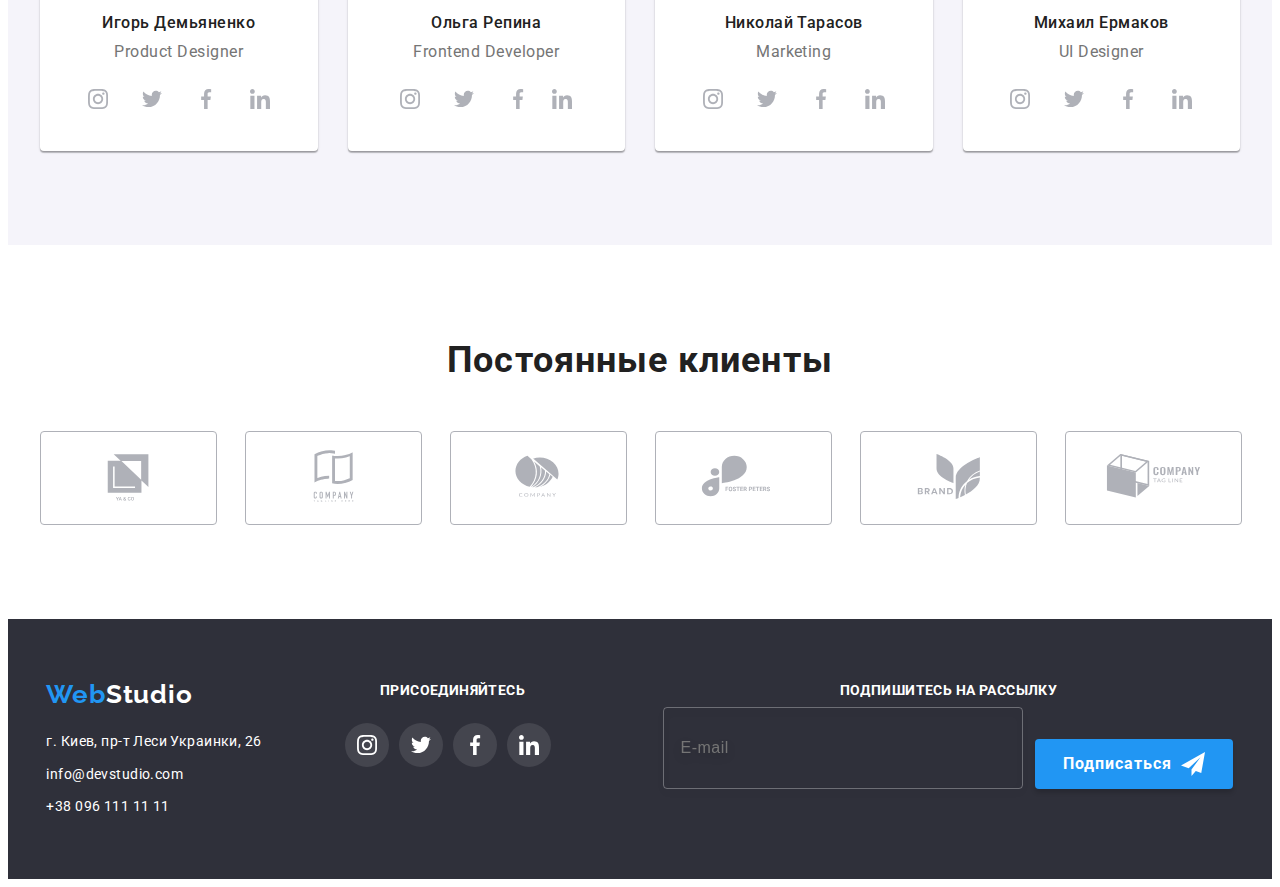
==== commit 8436c49c: "edit" ====
--- a/index.html
+++ b/index.html
@@ -418,31 +418,31 @@
                   <use href="./images/symbol-defs.svg#icon-Logo-1"></use></svg
               ></a>
             </li>
-            <li>
+            <li class="clients__item">
               <a href="" class="clients__btn"
                 ><svg class="clients__icon" width="106" height="60">
                   <use href="./images/symbol-defs.svg#icon-Logo-2"></use></svg
               ></a>
             </li>
-            <li>
+            <li class="clients__item">
               <a href="" class="clients__btn"
                 ><svg class="clients__icon" width="106" height="60">
                   <use href="./images/symbol-defs.svg#icon-Logo-3"></use></svg
               ></a>
             </li>
-            <li>
+            <li class="clients__item">
               <a href="" class="clients__btn"
                 ><svg class="clients__icon" width="106" height="60">
                   <use href="./images/symbol-defs.svg#icon-Logo-4"></use></svg
               ></a>
             </li>
-            <li>
+            <li class="clients__item">
               <a href="" class="clients__btn"
                 ><svg class="clients__icon" width="106" height="60">
                   <use href="./images/symbol-defs.svg#icon-Logo-5"></use></svg
               ></a>
             </li>
-            <li>
+            <li class="clients__item">
               <a href="" class="clients__btn"
                 ><svg class="clients__icon" width="106" height="60">
                   <use href="./images/symbol-defs.svg#icon-Logo-6"></use></svg
--- a/css/main.min.css
+++ b/css/main.min.css
@@ -1 +1 @@
-:root{--accent-color: #2196f3;--btn-color: #f5f4fa;--first-back-color: #ffffff;--second-back-color: #2f303a;--logo-second-color: #000000;--part-text-color: #212121;--additional-text-color: rgba(255, 255, 255, 0.6);--accessory-text-color: #757575;--background-box-color: #f5f4fa;--icon-color: #afb1b8}body{font-family:roboto,sans-serif;color:var(--accessory-text-color)}p,h1,h2,h3{margin:0}img{display:block;max-width:100%;height:auto;width:100%}.list{list-style:none}ul,ol{margin:0;padding-left:0}a{text-decoration:none}button{font-family:inherit;cursor:pointer}footer{background-color:var(--second-back-color);padding:60px 0}address{font-style:normal}.container{width:100%;margin:0 auto;padding-left:15px;padding-right:15px}@media screen and (min-width: 480px){.container{width:480px}}@media screen and (min-width: 768px){.container{width:737px}}@media screen and (min-width: 1200px){.container{width:1200px}}.header{border-bottom:1px solid #ececec;position:sticky;top:0;z-index:1;background:var(--first-back-color)}.header__logo{margin-right:93px}.header-area{display:flex;align-items:center;flex-wrap:wrap}.logo{font-family:raleway,sans-serif;font-weight:700;font-size:26px;line-height:1.19;letter-spacing:.03em;color:var(--accent-color);display:inline-block;padding-top:24px;padding-bottom:25px}.logo__section{color:var(--logo-second-color)}.nav__link{font-weight:500;font-size:14px;line-height:1.14;letter-spacing:.02em;color:var(--part-text-color);transition:color 250ms cubic-bezier(0.4, 0, 0.2, 1);display:inline-block;padding-top:32px;padding-bottom:32px}.nav__link:hover,.nav__link:focus{color:var(--accent-color);border-bottom:5px solid var(--accent-color)}.current-link{border-bottom:5px solid var(--accent-color)}.current-link:hover,.current-link:focus{border:none}.nav__link,.contact{text-decoration:none}.nav__list,.contact{display:flex;justify-content:space-between;list-style:none;align-items:center;margin-left:auto}.nav__list .nav__item{margin-right:50px}.nav__list .nav__item:last-child{margin-right:0}.contact{font-weight:500;font-size:14px;line-height:1.14;letter-spacing:.02em;color:var(--additional-text-color)}.contact:hover,.contact:focus{color:var(--accent-color)}@media screen and (max-width: 1200px){.contact{display:flex;flex-direction:column;gap:10px}}@media screen and (min-width: 1200px){.contact__item{margin-right:50px}}.contact__link{color:var(--accessory-text-color);font-weight:500;font-size:14px;line-height:1.14;letter-spacing:.02em;transition:color 250ms cubic-bezier(0.4, 0, 0.2, 1);display:inline-flex}@media screen and (min-width: 1200px){.contact__link{padding-top:32px;padding-bottom:32px}}.contact__link:hover,.contact__link:focus{color:var(--accent-color)}.contact__icon{margin-right:10px;fill:currentColor}.contact__icon:hover,.contact__icon:focus{fill:currentColor}@media screen and (min-width: 768px){.mobile-menu{display:none}}@media screen and (max-width: 768px){.header__burger{position:relative;width:30px;height:20px;z-index:4}.header__burger::before,.header__burger::after{content:"";background-color:var(--logo-second-color);position:absolute;width:100%;height:2px;border-radius:2px;transition:250ms cubic-bezier(0.4, 0, 0.2, 1)}.header__burger::before{top:0}.header__burger::after{bottom:0}.header__burger span{position:absolute;background-color:var(--logo-second-color);right:0;width:100%;height:2px;border-radius:2px;top:9px;transition:250ms cubic-bezier(0.4, 0, 0.2, 1)}.header__burger.active::before{transform:rotate(45deg);top:9px}.header__burger.active::after{transform:rotate(-45deg);bottom:9px}.header__burger.active span{transform:scale(0)}.mobile-menu{position:fixed;top:-180%;left:0;width:100%;height:100%;background-color:var(--first-back-color);transition:250ms cubic-bezier(0.4, 0, 0.2, 1);padding-top:48px;padding-bottom:48px}.mobile-menu .container{display:flex;flex-direction:column;justify-content:space-between;height:100%}.mobile-menu.active{top:0}.nav,.contact{display:none}.header-area{justify-content:space-between}.mobile-nav:not(:last-child){margin-left:40px}.mobile-nav__list{list-style:none}.mobile-nav__item:not(:last-child){margin-bottom:32px}.mobile-nav__link{font-weight:500;font-size:40px;line-height:1.17;text-align:center;letter-spacing:.02em;color:var(--part-text-color)}.current-mobile{color:var(--accent-color)}.mobile-contact{list-style:none}.mobile-contact__item:not(:last-child){margin-bottom:32px}.phone-contact{font-weight:500;font-size:34px;line-height:1.17;letter-spacing:.02em;color:var(--accent-color)}.mail-contact{font-weight:500;font-size:24px;line-height:1.16;letter-spacing:.02em;color:var(--accessory-text-color)}.mobile-soc{list-style:none;display:flex}.mobile-soc__item:not(:last-child){margin-right:20px}.mobile-soc__link{font-weight:500;font-size:18px;line-height:1,22;letter-spacing:.02em;color:var(--accent-color)}}.hero{background-color:var(--second-back-color);text-align:center;padding-top:200px;padding-bottom:200px;background-image:linear-gradient(rgba(47, 48, 58, 0.4), rgba(47, 48, 58, 0.4)),url(../images/hero_img.jpg);background-repeat:no-repeat;background-position:50% 50%}.hero__headline{font-weight:900;font-size:44px;line-height:1.36;letter-spacing:.06em;text-transform:uppercase;text-align:center;color:var(--first-back-color);margin-bottom:30px}@media screen and (max-width: 768px){.hero__headline{font-weight:900;font-size:26px;line-height:42px;text-align:center;letter-spacing:.06em}}.hero__button{display:inline-flex;font-weight:700;font-size:16px;line-height:1.87;color:var(--first-back-color);background:var(--accent-color);border:none;border-radius:4px;padding:10px 35px;transition:250ms cubic-bezier(0.4, 0, 0.2, 1)}.hero__button:hover{background:var(--btn-color);color:var(--accent-color);box-shadow:0px 4px 4px rgba(0,0,0,.15)}@media screen and (min-width: 320px)and (max-width: 768px){.hero{margin:0 auto;width:100%;height:100%;background-size:cover}}.characteristics{padding-top:94px;padding-bottom:94px}.characteristics__headline-hidden{position:absolute;width:1px;height:1px;margin:-1px;border:0;padding:0;white-space:nowrap;clip-path:inset(100%);clip:rect(0 0 0 0);overflow:hidden}@media screen and (min-width: 768px){.characteristics__list{display:flex;justify-content:space-between;flex-wrap:wrap;gap:15px}}.characteristics__item{max-width:450px}@media screen and (min-width: 768px){.characteristics__item{width:338px}}@media screen and (min-width: 1200px){.characteristics__item{width:270px}}.characteristics__headline-point{font-weight:700;font-size:14px;line-height:1.14;letter-spacing:.03em;text-transform:uppercase;color:var(--part-text-color);margin-bottom:10px}@media screen and (max-width: 768px){.characteristics__headline-point{text-align:center}}.characteristics__point-list{font-size:14px;line-height:1.71;letter-spacing:.03em}.img-cr-box{height:120px;display:flex;justify-content:center;align-items:center;margin-bottom:30px;background:var(--background-box-color);border-radius:4px}.section-headline{font-weight:700;font-size:36px;line-height:1.17;text-align:center;letter-spacing:.03em;color:var(--part-text-color);margin-bottom:50px}.workplace{padding-bottom:94px}.workplace__headline{font-weight:700;font-size:36px;line-height:1.17;text-align:center;letter-spacing:.03em;color:var(--part-text-color);margin-bottom:50px}@media screen and (min-width: 768px){.workplace__list{display:flex;justify-content:space-between;align-items:center;margin-left:auto}}.workplace__img-box{position:relative;width:100%;max-width:370px;margin-bottom:30px}@media screen and (max-width: 1200px){.workplace__img-box{margin-right:15px}}.img-bar{position:absolute;bottom:0;width:100%;max-width:370px;height:70px;background:rgba(47,48,58,.8)}.img-bar__text{font-size:16px;padding:27px;line-height:16px;text-align:center;letter-spacing:.03em;text-transform:uppercase;color:var(--first-back-color)}.worekers{padding-top:94px;padding-bottom:94px;background:var(--btn-color)}.worekers__headline{font-weight:700;font-size:36px;line-height:1.17;text-align:center;letter-spacing:.03em;color:var(--part-text-color);margin-bottom:50px}@media screen and (max-width: 1200px){.worekers__headline{font-size:28px}}@media screen and (min-width: 768px){.card-list{display:flex;flex-wrap:wrap;gap:30px}}@media screen and (min-width: 1200px){.card-list{display:flex;flex-wrap:nowrap}}.card-list__item{width:100%;background:var(--first-back-color);box-shadow:0px 1px 3px rgba(0,0,0,.12),0px 1px 1px rgba(0,0,0,.14),0px 2px 1px rgba(0,0,0,.2);border-radius:0px 0px 4px 4px}@media screen and (min-width: 768px){.card-list__item{width:calc((100% - 30px)/2)}}@media screen and (max-width: 768px){.card-list__item{margin-bottom:30px}}.card-list__info{padding-top:30px;padding-bottom:30px;text-align:center}.card-list__name{font-weight:500;font-size:16px;line-height:1.19;letter-spacing:.03em;color:var(--part-text-color);margin-bottom:10px}.card-list__position{line-height:1.19;letter-spacing:.03em;margin-bottom:16px}.soc-list{list-style:none;display:flex;flex-wrap:wrap;justify-content:center}.soc-list__icon{margin-right:10px}.soc-list__icon:last-child{margin-right:0}.soc-list__btn{width:44px;height:44px;border-radius:50px;transition:background-color 250ms cubic-bezier(0.4, 0, 0.2, 1);display:flex;align-items:center;justify-content:center}.soc-list__btn:hover,.soc-list__btn:focus{background:var(--accent-color)}.soc-list__img{fill:var(--icon-color);transition:fill 250ms cubic-bezier(0.4, 0, 0.2, 1)}.soc-list__btn:hover .soc-list__img,.soc-list__btn:focus .soc-list__img{fill:var(--first-back-color)}.clients{padding-top:94px;padding-bottom:94px}.clients__headline{font-weight:700;font-size:36px;line-height:1.17;text-align:center;letter-spacing:.03em;color:var(--part-text-color);margin-bottom:50px}@media screen and (max-width: 1200px){.clients__headline{font-size:28px}}.clients__list{list-style:none;display:flex;flex-wrap:wrap;justify-content:space-between;gap:30px}@media screen and (min-width: 1200px){.clients__list{flex-wrap:nowrap}}.clients__item:last-child{margin-right:0x}.clients__btn{padding:16px 32px;display:block;align-items:center;justify-content:center;border:1px solid var(--icon-color);border-radius:4px;transition:border 250ms cubic-bezier(0.4, 0, 0.2, 1)}.clients__btn:hover,.clients__btn:focus{border-color:var(--accent-color)}.clients__icon{fill:var(--icon-color);transition:fill 250ms cubic-bezier(0.4, 0, 0.2, 1)}.clients__btn:hover .clients__icon,.clients__btn:focus .clients__icon{fill:var(--accent-color)}.footer-area{display:flex;flex-direction:column;align-items:center}@media screen and (min-width: 768px){.footer-area{flex-direction:row;flex-wrap:wrap;align-items:baseline;gap:96px}}@media screen and (min-width: 1200px){.footer-area{flex-direction:unset;flex-wrap:nowrap;align-items:unset;gap:unset}}.connection{text-align:center}@media screen and (min-width: 768px){.connection{text-align:center}}@media screen and (min-width: 1200px){.connection{padding-right:70px}}.connection__footer-logo{font-family:raleway,sans-serif;font-weight:700;font-size:26px;line-height:1.19;letter-spacing:.03em;color:var(--accent-color);text-decoration:none;display:block;margin-bottom:20px}.connection__logo-section{color:var(--first-back-color)}.connection__list{list-style:none}.connection__item{margin-bottom:9px}.connection__item:last-child{margin-bottom:0}.connection__link{text-decoration:none;font-size:14px;line-height:1.7;letter-spacing:.03em;color:var(--first-back-color)}.contact{color:var(--additional-text-color)}.soc-footer{text-align:center;margin:60px 0 60px 0}@media screen and (min-width: 768px){.soc-footer{margin:0}}.soc-footer__headline{display:inline-block;font-size:14px;line-height:1.7;letter-spacing:.03em;text-transform:uppercase;margin-bottom:20px;color:var(--first-back-color)}.soc-footer__list{list-style:none;display:flex}.soc-footer__item{margin-right:10px}.soc-footer__btn{width:44px;height:44px;background:rgba(255,255,255,.1);fill:var(--first-back-color);border-radius:50px;transition:background-color 250ms cubic-bezier(0.4, 0, 0.2, 1);display:flex;align-items:center;justify-content:center}.soc-footer__btn:hover,.soc-footer__btn:focus{background-color:var(--accent-color)}.footer-subscribe{flex-direction:row;align-items:center;gap:unset;width:50%;height:156px}@media screen and (min-width: 480px){.footer-subscribe__form{display:flex;flex-direction:column;align-items:center;gap:20px;width:100%}}@media screen and (min-width: 768px){.footer-subscribe__form{display:flex;flex-direction:column;align-items:center;margin-left:0;gap:20px;width:100%}}@media screen and (min-width: 1200px){.footer-subscribe__form{flex-direction:row;align-items:flex-end;gap:unset;margin-left:auto;width:570px;height:86px}}@media screen and (min-width: 768px)and (max-width: 1200px){.footer-subscribe{display:flex;flex-direction:column;align-items:center;gap:20px;width:100%}}.footer-subscribe__text{font-size:14px;line-height:1.7;letter-spacing:.03em;text-transform:uppercase;color:var(--first-back-color)}.footer-subscribe__input{width:358px;height:50px;padding:15px 0 15px 16px;margin-top:20px;font-size:16px;line-height:1.25;letter-spacing:.03em;color:rgba(255,255,255,.6);background-color:rgba(0,0,0,0);border:1px solid rgba(255,255,255,.3);filter:drop-shadow(0px 4px 4px rgba(0, 0, 0, 0.15));border-radius:4px;outline:none}.footer-subscribe__btn{display:inline-flex;align-items:center;justify-content:center;width:200px;height:50px;margin-left:12px;color:var(--first-back-color);background-color:var(--accent-color);box-shadow:0px 4px 4px rgba(0,0,0,.15);letter-spacing:.06em;font-weight:700;font-size:16px;line-height:1.88;font-family:inherit;text-align:center;border:none;border-radius:4px;padding:10px 28px;cursor:pointer}.footer-subscribe__icon{margin-left:10px}.backdrop{width:100%;height:100%;background-color:rgba(0,0,0,.2);position:absolute;top:0;z-index:1;transition:opacity 250ms cubic-bezier(0.4, 0, 0.2, 1),visibility 250ms cubic-bezier(0.4, 0, 0.2, 1)}.modal{padding:40px;width:528px;height:581px;background-color:var(--first-back-color);border-radius:4px;box-shadow:0px 1px 3px rgba(0,0,0,.12),0px 1px 1px rgba(0,0,0,.14),0px 2px 1px rgba(0,0,0,.2);position:fixed;left:50%;top:50%;transform:translate(-50%, -50%)}.btn-close{width:30px;height:30px;border:1px solid rgba(0,0,0,.1);background-color:rgba(0,0,0,0);border-radius:50%;position:absolute;top:8px;right:8px;display:flex;justify-content:center;align-items:center;transition:fill 250ms cubic-bezier(0.4, 0, 0.2, 1)}.btn-close:hover,.btn-close:focus{fill:var(--accent-color)}.is-hidden{visibility:hidden;opacity:0;pointer-events:none}.no-scrolle{overflow:hidden}.modal-hidline{margin-bottom:12px;font-weight:700;font-size:20px;line-height:23px;text-align:center;letter-spacing:.03em;color:var(--logo-second-color)}.modal-input{width:100%;height:40px;padding-left:30px;border:1px solid rgba(33,33,33,.2);border-radius:4px;outline:none;transition:border-color 250ms cubic-bezier(0.4, 0, 0.2, 1),fill 250ms cubic-bezier(0.4, 0, 0.2, 1)}.modal-input:hover,.modal-input:focus{border-color:var(--accent-color)}.modal-input:focus+.modal-icon{fill:var(--accent-color)}.modal-lable{font-size:12px;line-height:14px;letter-spacing:.01em;color:var(--accessory-text-color)}.modal-icon{position:absolute;left:12px;top:30%}.input-wrap{position:relative;margin-bottom:10px}.input-wrap:hover{fill:var(--accent-color)}.modal-text{width:448px;height:120px;border:1px solid rgba(33,33,33,.2);border-radius:4px;resize:none;padding:12px 16px;outline:none;transition:border-color 250ms cubic-bezier(0.4, 0, 0.2, 1)}.modal-text:hover,.modal-text:focus{border-color:var(--accent-color)}.modal-checkbox{font-size:14px;line-height:1.71;letter-spacing:.03em;color:var(--accessory-text-color)}.modal-link{font-size:14px;line-height:1.71;letter-spacing:.03em;text-decoration-line:underline;color:var(--accent-color);margin-left:5px;outline:none}.moda.link:hover,.moda.link:focus{background-color:var(--accessory-text-color)}.checkbox-position{margin-left:10px}.modal-btn{margin:30px 125px;font-weight:700;font-size:16px;line-height:1.87;color:var(--first-back-color);background:var(--accent-color);border:none;border-radius:4px;padding:10px 55px;transition:background-color 250ms cubic-bezier(0.4, 0, 0.2, 1),color 250ms cubic-bezier(0.4, 0, 0.2, 1)}.modal-btn:hover,.modal-btn:focus{background:var(--background-box-color);color:var(--accent-color);box-shadow:0px 4px 4px rgba(0,0,0,.15);outline:none}.modal-check-text{font-size:14px;line-height:1.71;letter-spacing:.03em;color:var(--accessory-text-color);display:flex;margin-top:20px}.modal-check-text::before{content:"";margin-right:10px;margin-top:4px;width:16px;height:15px;border:2px solid var(--logo-second-color);border-radius:2px;transition:border-color 250ms cubic-bezier(0.4, 0, 0.2, 1),background-color 250ms cubic-bezier(0.4, 0, 0.2, 1)}.modal-check:checked+.modal-check-text::before{background-color:var(--accent-color);background-image:url(../images/check.svg);border:none;background-repeat:no-repeat;background-position:center}.hidden-checkbox{position:absolute;width:1px;height:1px;margin:-1px;border:0;padding:0;white-space:nowrap;clip-path:inset(100%);clip:rect(0 0 0 0);overflow:hidden}.portfolio{display:flex;flex-wrap:wrap;margin-left:-30px;margin-top:-30px;padding-top:94px;padding-bottom:94px}.portfolio__headline{position:absolute;width:1px;height:1px;margin:-1px;border:0;padding:0;white-space:nowrap;clip-path:inset(100%);clip:rect(0 0 0 0);overflow:hidden}.portfolio__btn-list{list-style:none;display:flex;justify-content:center;margin-bottom:50px}@media screen and (min-width: 320px)and (max-width: 768px){.portfolio__btn-list{flex-wrap:wrap;margin-bottom:40px}}.portfolio__btn-item{margin-right:8px;margin-bottom:10px}.portfolio__btn-item:last-child{margin-right:0}.portfolio__btn{background:var(--btn-color);border-radius:4px;font-weight:500;font-size:16px;line-height:1.9;color:var(--part-text-color);border:none;padding:6px 22px;transition:background-color 250ms cubic-bezier(0.4, 0, 0.2, 1),color 250ms cubic-bezier(0.4, 0, 0.2, 1),box-shadow 250ms cubic-bezier(0.4, 0, 0.2, 1);transition-duration:1s}.portfolio__btn:hover,.portfolio__btn:focus{background:var(--accent-color);color:var(--first-back-color);box-shadow:0px 4px 4px rgba(0,0,0,.15)}@media screen and (min-width: 1200px){.project-list__item{flex-basis:calc(33.3333333333% - 30px);margin-bottom:30px}.project-list__item:nth-last-child(-n+3){margin-bottom:0}}.project-list__link{display:block;transition:box-shadow 250ms cubic-bezier(0.4, 0, 0.2, 1)}.project-list__link:hover,.project-list__link:focus{box-shadow:0px 1px 1px rgba(0,0,0,.12),0px 4px 4px rgba(0,0,0,.06),1px 4px 6px rgba(0,0,0,.16)}.overlay{position:relative;overflow:hidden}.overlay__text{position:absolute;top:0;background:rgba(33,150,243,.9);transform:translateY(102%);transition:250ms cubic-bezier(0.4, 0, 0.2, 1);padding:63px 24px;height:100%;font-weight:400;font-size:18px;line-height:1.56;letter-spacing:.03em;color:var(--first-back-color)}.project-list__link:hover .overlay__text,.project-list__link:focus .overlay__text{transform:translateY(0)}.portfolio-card{padding:20px 24px;border-left:1px solid #eee;border-right:1px solid #eee;border-bottom:1px solid #eee;background:var(--first-back-color)}.portfolio-card__headline{font-weight:700;font-size:18px;line-height:2;letter-spacing:.06em;color:var(--part-text-color);margin-bottom:4px}.portfolio-card__text{line-height:1.88;letter-spacing:.03em;color:var(--accessory-text-color)}/*# sourceMappingURL=main.min.css.map */+:root{--accent-color: #2196f3;--btn-color: #f5f4fa;--first-back-color: #ffffff;--second-back-color: #2f303a;--logo-second-color: #000000;--part-text-color: #212121;--additional-text-color: rgba(255, 255, 255, 0.6);--accessory-text-color: #757575;--background-box-color: #f5f4fa;--icon-color: #afb1b8}body{font-family:roboto,sans-serif;color:var(--accessory-text-color)}p,h1,h2,h3{margin:0}img{display:block;max-width:100%;height:auto;width:100%}.list{list-style:none}ul,ol{margin:0;padding-left:0}a{text-decoration:none}button{font-family:inherit;cursor:pointer}footer{background-color:var(--second-back-color);padding:60px 0}address{font-style:normal}.container{width:100%;margin:0 auto;padding-left:15px;padding-right:15px}@media screen and (min-width: 480px){.container{width:480px}}@media screen and (min-width: 768px){.container{width:737px}}@media screen and (min-width: 1200px){.container{width:1200px}}.header{border-bottom:1px solid #ececec;position:sticky;top:0;z-index:1;background:var(--first-back-color)}.header__logo{margin-right:93px}.header-area{display:flex;align-items:center;flex-wrap:wrap}.logo{font-family:raleway,sans-serif;font-weight:700;font-size:26px;line-height:1.19;letter-spacing:.03em;color:var(--accent-color);display:inline-block;padding-top:24px;padding-bottom:25px}.logo__section{color:var(--logo-second-color)}@media screen and (max-width: 1200px){.logo{margin-right:88px}}.nav__link{font-weight:500;font-size:14px;line-height:1.14;letter-spacing:.02em;color:var(--part-text-color);transition:color 250ms cubic-bezier(0.4, 0, 0.2, 1);display:inline-block;padding-top:32px;padding-bottom:32px}.nav__link:hover,.nav__link:focus{color:var(--accent-color);border-bottom:5px solid var(--accent-color)}.current-link{border-bottom:5px solid var(--accent-color)}.current-link:hover,.current-link:focus{border:none}.nav__link,.contact{text-decoration:none}.nav__list,.contact{display:flex;justify-content:space-between;list-style:none;margin-left:auto}.nav__list .nav__item{margin-right:50px}.nav__list .nav__item:last-child{margin-right:0}.contact{font-weight:500;font-size:14px;line-height:1.14;letter-spacing:.02em;color:var(--additional-text-color)}.contact:hover,.contact:focus{color:var(--accent-color)}@media screen and (max-width: 1200px){.contact{display:flex;flex-direction:column;gap:10px}}@media screen and (min-width: 1200px){.contact__item{margin-right:50px}}.contact__link{color:var(--accessory-text-color);font-weight:500;font-size:14px;line-height:1.14;letter-spacing:.02em;transition:color 250ms cubic-bezier(0.4, 0, 0.2, 1);display:inline-flex}@media screen and (min-width: 1200px){.contact__link{padding-top:32px;padding-bottom:32px}}.contact__link:hover,.contact__link:focus{color:var(--accent-color)}.contact__icon{margin-right:10px;fill:currentColor}.contact__icon:hover,.contact__icon:focus{fill:currentColor}@media screen and (min-width: 768px){.mobile-menu{display:none}}@media screen and (max-width: 768px){.header__burger{position:relative;width:30px;height:20px;z-index:4}.header__burger::before,.header__burger::after{content:"";background-color:var(--logo-second-color);position:absolute;width:100%;height:2px;border-radius:2px;transition:250ms cubic-bezier(0.4, 0, 0.2, 1)}.header__burger::before{top:0}.header__burger::after{bottom:0}.header__burger span{position:absolute;background-color:var(--logo-second-color);right:0;width:100%;height:2px;border-radius:2px;top:9px;transition:250ms cubic-bezier(0.4, 0, 0.2, 1)}.header__burger.active::before{transform:rotate(45deg);top:9px}.header__burger.active::after{transform:rotate(-45deg);bottom:9px}.header__burger.active span{transform:scale(0)}.mobile-menu{position:fixed;top:-180%;left:0;width:100%;height:100%;background-color:var(--first-back-color);transition:250ms cubic-bezier(0.4, 0, 0.2, 1);padding-top:48px;padding-bottom:48px}.mobile-menu .container{display:flex;flex-direction:column;justify-content:space-between;height:100%}.mobile-menu.active{top:0}.nav,.contact{display:none}.header-area{justify-content:space-between}.mobile-nav:not(:last-child){margin-left:40px}.mobile-nav__list{list-style:none;margin-left:40px}.mobile-nav__item:not(:last-child){margin-bottom:32px}.mobile-nav__link{font-weight:500;font-size:40px;line-height:1.17;text-align:center;letter-spacing:.02em;color:var(--part-text-color)}.current-mobile{color:var(--accent-color)}.mobile-contact{list-style:none}.mobile-contact__item:not(:last-child){margin-bottom:32px;margin-left:40px}.phone-contact{font-weight:500;font-size:34px;line-height:1.17;letter-spacing:.02em;color:var(--accent-color)}.mail-contact{margin-left:40px;font-weight:500;font-size:24px;line-height:1.16;letter-spacing:.02em;color:var(--accessory-text-color)}.mobile-soc{list-style:none;display:flex;margin-left:40px}.mobile-soc__item:not(:last-child){margin-right:20px}.mobile-soc__link{font-weight:500;font-size:18px;line-height:1,22;letter-spacing:.02em;color:var(--accent-color)}}.hero{background-color:var(--second-back-color);text-align:center;padding-top:200px;padding-bottom:200px;background-image:linear-gradient(rgba(47, 48, 58, 0.4), rgba(47, 48, 58, 0.4)),url(../images/hero_img.jpg);background-repeat:no-repeat;background-position:50% 50%}.hero__headline{font-weight:900;font-size:44px;line-height:1.36;letter-spacing:.06em;text-transform:uppercase;text-align:center;color:var(--first-back-color);margin-bottom:30px}@media screen and (max-width: 768px){.hero__headline{font-weight:900;font-size:26px;line-height:42px;text-align:center;letter-spacing:.06em}}.hero__button{display:inline-flex;font-weight:700;font-size:16px;line-height:1.87;color:var(--first-back-color);background:var(--accent-color);border:none;border-radius:4px;padding:10px 35px;transition:250ms cubic-bezier(0.4, 0, 0.2, 1)}.hero__button:hover{background:var(--btn-color);color:var(--accent-color);box-shadow:0px 4px 4px rgba(0,0,0,.15)}@media screen and (min-width: 320px)and (max-width: 768px){.hero{margin:0 auto;width:100%;height:100%;background-size:cover}}.characteristics{padding-top:94px;padding-bottom:94px}.characteristics__headline-hidden{position:absolute;width:1px;height:1px;margin:-1px;border:0;padding:0;white-space:nowrap;clip-path:inset(100%);clip:rect(0 0 0 0);overflow:hidden}@media screen and (min-width: 768px){.characteristics__list{display:flex;justify-content:space-between;flex-wrap:wrap;gap:15px}}@media screen and (max-width: 768px){.characteristics__list{display:flex;flex-direction:column;gap:30px}}.characteristics__item{max-width:450px}@media screen and (min-width: 768px){.characteristics__item{width:338px}}@media screen and (min-width: 1200px){.characteristics__item{width:270px}}.characteristics__headline-point{font-weight:700;font-size:14px;line-height:1.14;letter-spacing:.03em;text-transform:uppercase;color:var(--part-text-color);margin-bottom:10px}@media screen and (max-width: 768px){.characteristics__headline-point{text-align:center}}.characteristics__point-list{font-size:14px;line-height:1.71;letter-spacing:.03em}.img-cr-box{height:120px;display:flex;justify-content:center;align-items:center;margin-bottom:30px;background:var(--background-box-color);border-radius:4px}.section-headline{font-weight:700;font-size:36px;line-height:1.17;text-align:center;letter-spacing:.03em;color:var(--part-text-color);margin-bottom:50px}.workplace{padding-bottom:94px}.workplace__headline{font-weight:700;font-size:36px;line-height:1.17;text-align:center;letter-spacing:.03em;color:var(--part-text-color);margin-bottom:50px}@media screen and (min-width: 768px){.workplace__list{display:flex;justify-content:space-between;align-items:center;margin-left:auto}}.workplace__img-box{position:relative;width:100%;max-width:370px;margin-bottom:30px}@media screen and (max-width: 1200px){.workplace__img-box{margin-right:15px}}.img-bar{position:absolute;bottom:0;width:100%;max-width:370px;height:70px;background:rgba(47,48,58,.8)}.img-bar__text{font-size:16px;padding:27px;line-height:16px;text-align:center;letter-spacing:.03em;text-transform:uppercase;color:var(--first-back-color)}.worekers{padding-top:94px;padding-bottom:94px;background:var(--btn-color)}.worekers__headline{font-weight:700;font-size:36px;line-height:1.17;text-align:center;letter-spacing:.03em;color:var(--part-text-color);margin-bottom:50px}@media screen and (max-width: 1200px){.worekers__headline{font-size:28px}}@media screen and (min-width: 768px){.card-list{display:flex;flex-wrap:wrap;gap:30px}}@media screen and (max-width: 768px){.card-list{display:flex;flex-direction:column;gap:30px}}@media screen and (min-width: 1200px){.card-list{display:flex;flex-wrap:nowrap}}.card-list__item{width:100%;background:var(--first-back-color);box-shadow:0px 1px 3px rgba(0,0,0,.12),0px 1px 1px rgba(0,0,0,.14),0px 2px 1px rgba(0,0,0,.2);border-radius:0px 0px 4px 4px}@media screen and (min-width: 768px){.card-list__item{width:calc((100% - 30px)/2)}}.card-list__info{padding-top:30px;padding-bottom:30px;text-align:center}.card-list__name{font-weight:500;font-size:16px;line-height:1.19;letter-spacing:.03em;color:var(--part-text-color);margin-bottom:10px}.card-list__position{line-height:1.19;letter-spacing:.03em;margin-bottom:16px}.soc-list{list-style:none;display:flex;flex-wrap:wrap;justify-content:center}.soc-list__icon{margin-right:10px}.soc-list__icon:last-child{margin-right:0}.soc-list__btn{width:44px;height:44px;border-radius:50px;transition:background-color 250ms cubic-bezier(0.4, 0, 0.2, 1);display:flex;align-items:center;justify-content:center}.soc-list__btn:hover,.soc-list__btn:focus{background:var(--accent-color)}.soc-list__img{fill:var(--icon-color);transition:fill 250ms cubic-bezier(0.4, 0, 0.2, 1)}.soc-list__btn:hover .soc-list__img,.soc-list__btn:focus .soc-list__img{fill:var(--first-back-color)}.clients{padding-top:94px;padding-bottom:94px}.clients__headline{font-weight:700;font-size:36px;line-height:1.17;text-align:center;letter-spacing:.03em;color:var(--part-text-color);margin-bottom:50px}@media screen and (max-width: 1200px){.clients__headline{font-size:28px}}.clients__list{list-style:none;display:flex;flex-wrap:wrap;justify-content:space-between;gap:30px}@media screen and (min-width: 1200px){.clients__list{flex-wrap:nowrap}}@media screen and (min-width: 480px){.clients__item{width:calc((100% - 30px)/2)}}@media screen and (min-width: 768px){.clients__item{width:calc((100% - 60px)/3)}}@media screen and (min-width: 1200px){.clients__item{width:calc((100% - 60px)/3)}}.clients__btn{text-align:center;width:100%;height:92px;display:block;align-items:center;justify-content:center;border:1px solid var(--icon-color);border-radius:4px;transition:border 250ms cubic-bezier(0.4, 0, 0.2, 1)}.clients__btn:hover,.clients__btn:focus{border-color:var(--accent-color)}.clients__icon{margin-top:15px;fill:var(--icon-color);transition:fill 250ms cubic-bezier(0.4, 0, 0.2, 1)}.clients__btn:hover .clients__icon,.clients__btn:focus .clients__icon{fill:var(--accent-color)}.footer-area{display:flex;flex-direction:column;align-items:center}@media screen and (min-width: 768px){.footer-area{flex-direction:row;flex-wrap:wrap;align-items:baseline;justify-content:space-around;gap:96px}}@media screen and (min-width: 1200px){.footer-area{flex-direction:unset;flex-wrap:nowrap;align-items:unset;gap:unset}}.connection{text-align:center}@media screen and (min-width: 768px){.connection{text-align:center}}@media screen and (min-width: 1200px){.connection{margin-right:70px;text-align:unset}}.connection__footer-logo{font-family:raleway,sans-serif;font-weight:700;font-size:26px;line-height:1.19;letter-spacing:.03em;color:var(--accent-color);text-decoration:none;display:block;margin-bottom:20px}.connection__logo-section{color:var(--first-back-color)}.connection__list{list-style:none}.connection__item{margin-bottom:9px}.connection__item:last-child{margin-bottom:0}.connection__link{text-decoration:none;font-size:14px;line-height:1.7;letter-spacing:.03em;color:var(--first-back-color)}.contact{color:var(--additional-text-color)}.soc-footer{text-align:center;margin-bottom:60px}@media screen and (min-width: 768px){.soc-footer{margin:0}}@media screen and (min-width: 1200px){.soc-footer{margin-right:90px}}.soc-footer__headline{display:inline-block;font-size:14px;line-height:1.7;letter-spacing:.03em;text-transform:uppercase;margin-bottom:20px;color:var(--first-back-color)}.soc-footer__list{list-style:none;display:flex}.soc-footer__item{margin-right:10px}.soc-footer__btn{width:44px;height:44px;background:rgba(255,255,255,.1);fill:var(--first-back-color);border-radius:50px;transition:background-color 250ms cubic-bezier(0.4, 0, 0.2, 1);display:flex;align-items:center;justify-content:center}.soc-footer__btn:hover,.soc-footer__btn:focus{background-color:var(--accent-color)}.footer-subscribe{text-align:center}@media screen and (min-width: 480px){.footer-subscribe__form{display:flex;flex-direction:column;align-items:center;gap:20px;width:100%}}@media screen and (min-width: 768px){.footer-subscribe__form{display:flex;flex-direction:column;align-items:center;margin-left:0;gap:20px;width:100%}}@media screen and (min-width: 1200px){.footer-subscribe__form{flex-direction:row;align-items:flex-end;gap:unset;margin-left:auto;width:570px;height:86px}}@media screen and (min-width: 768px)and (max-width: 1200px){.footer-subscribe{display:flex;flex-direction:column;align-items:center;gap:20px;width:100%}}.footer-subscribe__text{font-size:14px;line-height:1.7;letter-spacing:.03em;text-transform:uppercase;color:var(--first-back-color)}.footer-subscribe__input{width:358px;height:50px;padding:15px 0 15px 16px;margin-top:20px;font-size:16px;line-height:1.25;letter-spacing:.03em;color:rgba(255,255,255,.6);background-color:rgba(0,0,0,0);border:1px solid rgba(255,255,255,.3);filter:drop-shadow(0px 4px 4px rgba(0, 0, 0, 0.15));border-radius:4px;outline:none}.footer-subscribe__btn{display:inline-flex;align-items:center;justify-content:center;width:200px;height:50px;margin-left:12px;color:var(--first-back-color);background-color:var(--accent-color);box-shadow:0px 4px 4px rgba(0,0,0,.15);letter-spacing:.06em;font-weight:700;font-size:16px;line-height:1.88;font-family:inherit;text-align:center;border:none;border-radius:4px;padding:10px 28px;cursor:pointer}.footer-subscribe__icon{margin-left:10px}.backdrop{width:100%;height:100%;background-color:rgba(0,0,0,.2);position:absolute;top:0;z-index:1;transition:opacity 250ms cubic-bezier(0.4, 0, 0.2, 1),visibility 250ms cubic-bezier(0.4, 0, 0.2, 1)}.modal{padding:40px;width:528px;height:581px;background-color:var(--first-back-color);border-radius:4px;box-shadow:0px 1px 3px rgba(0,0,0,.12),0px 1px 1px rgba(0,0,0,.14),0px 2px 1px rgba(0,0,0,.2);position:fixed;left:50%;top:50%;transform:translate(-50%, -50%)}.btn-close{width:30px;height:30px;border:1px solid rgba(0,0,0,.1);background-color:rgba(0,0,0,0);border-radius:50%;position:absolute;top:8px;right:8px;display:flex;justify-content:center;align-items:center;transition:fill 250ms cubic-bezier(0.4, 0, 0.2, 1)}.btn-close:hover,.btn-close:focus{fill:var(--accent-color)}.is-hidden{visibility:hidden;opacity:0;pointer-events:none}.no-scrolle{overflow:hidden}.modal-hidline{margin-bottom:12px;font-weight:700;font-size:20px;line-height:23px;text-align:center;letter-spacing:.03em;color:var(--logo-second-color)}.modal-input{width:100%;height:40px;padding-left:30px;border:1px solid rgba(33,33,33,.2);border-radius:4px;outline:none;transition:border-color 250ms cubic-bezier(0.4, 0, 0.2, 1),fill 250ms cubic-bezier(0.4, 0, 0.2, 1)}.modal-input:hover,.modal-input:focus{border-color:var(--accent-color)}.modal-input:focus+.modal-icon{fill:var(--accent-color)}.modal-lable{font-size:12px;line-height:14px;letter-spacing:.01em;color:var(--accessory-text-color)}.modal-icon{position:absolute;left:12px;top:30%}.input-wrap{position:relative;margin-bottom:10px}.input-wrap:hover{fill:var(--accent-color)}.modal-text{width:448px;height:120px;border:1px solid rgba(33,33,33,.2);border-radius:4px;resize:none;padding:12px 16px;outline:none;transition:border-color 250ms cubic-bezier(0.4, 0, 0.2, 1)}.modal-text:hover,.modal-text:focus{border-color:var(--accent-color)}.modal-checkbox{font-size:14px;line-height:1.71;letter-spacing:.03em;color:var(--accessory-text-color)}.modal-link{font-size:14px;line-height:1.71;letter-spacing:.03em;text-decoration-line:underline;color:var(--accent-color);margin-left:5px;outline:none}.moda.link:hover,.moda.link:focus{background-color:var(--accessory-text-color)}.checkbox-position{margin-left:10px}.modal-btn{margin:30px 125px;font-weight:700;font-size:16px;line-height:1.87;color:var(--first-back-color);background:var(--accent-color);border:none;border-radius:4px;padding:10px 55px;transition:background-color 250ms cubic-bezier(0.4, 0, 0.2, 1),color 250ms cubic-bezier(0.4, 0, 0.2, 1)}.modal-btn:hover,.modal-btn:focus{background:var(--background-box-color);color:var(--accent-color);box-shadow:0px 4px 4px rgba(0,0,0,.15);outline:none}.modal-check-text{font-size:14px;line-height:1.71;letter-spacing:.03em;color:var(--accessory-text-color);display:flex;margin-top:20px}.modal-check-text::before{content:"";margin-right:10px;margin-top:4px;width:16px;height:15px;border:2px solid var(--logo-second-color);border-radius:2px;transition:border-color 250ms cubic-bezier(0.4, 0, 0.2, 1),background-color 250ms cubic-bezier(0.4, 0, 0.2, 1)}.modal-check:checked+.modal-check-text::before{background-color:var(--accent-color);background-image:url(../images/check.svg);border:none;background-repeat:no-repeat;background-position:center}.hidden-checkbox{position:absolute;width:1px;height:1px;margin:-1px;border:0;padding:0;white-space:nowrap;clip-path:inset(100%);clip:rect(0 0 0 0);overflow:hidden}.portfolio{display:flex;flex-wrap:wrap;margin-left:-30px;margin-top:-30px;padding-top:94px;padding-bottom:94px}.portfolio__headline{position:absolute;width:1px;height:1px;margin:-1px;border:0;padding:0;white-space:nowrap;clip-path:inset(100%);clip:rect(0 0 0 0);overflow:hidden}.portfolio__btn-list{list-style:none;display:flex;justify-content:center;margin-bottom:50px}@media screen and (min-width: 320px)and (max-width: 768px){.portfolio__btn-list{flex-wrap:wrap;margin-bottom:40px}}.portfolio__btn-item{margin-right:8px;margin-bottom:10px}.portfolio__btn-item:last-child{margin-right:0}.portfolio__btn{background:var(--btn-color);border-radius:4px;font-weight:500;font-size:16px;line-height:1.9;color:var(--part-text-color);border:none;padding:6px 22px;transition:background-color 250ms cubic-bezier(0.4, 0, 0.2, 1),color 250ms cubic-bezier(0.4, 0, 0.2, 1),box-shadow 250ms cubic-bezier(0.4, 0, 0.2, 1);transition-duration:1s}.portfolio__btn:hover,.portfolio__btn:focus{background:var(--accent-color);color:var(--first-back-color);box-shadow:0px 4px 4px rgba(0,0,0,.15)}@media screen and (min-width: 480px){.project-list{display:flex;flex-wrap:wrap;gap:30px;padding-left:30px}}@media screen and (min-width: 768px){.project-list{display:flex;flex-wrap:wrap;gap:30px;padding-left:20px}}@media screen and (min-width: 1200px){.project-list{display:flex;flex-wrap:wrap;gap:30px;padding-left:0}}@media screen and (min-width: 768px){.project-list__item{flex-basis:calc(50% - 30px)}}@media screen and (min-width: 1200px){.project-list__item{flex-basis:calc(34% - 30px)}}.overlay{position:relative;overflow:hidden}.overlay__text{position:absolute;top:0;background:rgba(33,150,243,.9);transform:translateY(102%);transition:250ms cubic-bezier(0.4, 0, 0.2, 1);padding:63px 24px;height:100%;font-weight:400;font-size:18px;line-height:1.56;letter-spacing:.03em;color:var(--first-back-color)}.project-list__link:hover .overlay__text,.project-list__link:focus .overlay__text{transform:translateY(0)}.portfolio-card{padding:20px 24px;border-left:1px solid #eee;border-right:1px solid #eee;border-bottom:1px solid #eee;background:var(--first-back-color)}.portfolio-card__headline{font-weight:700;font-size:18px;line-height:2;letter-spacing:.06em;color:var(--part-text-color);margin-bottom:4px}.portfolio-card__text{line-height:1.88;letter-spacing:.03em;color:var(--accessory-text-color)}/*# sourceMappingURL=main.min.css.map */